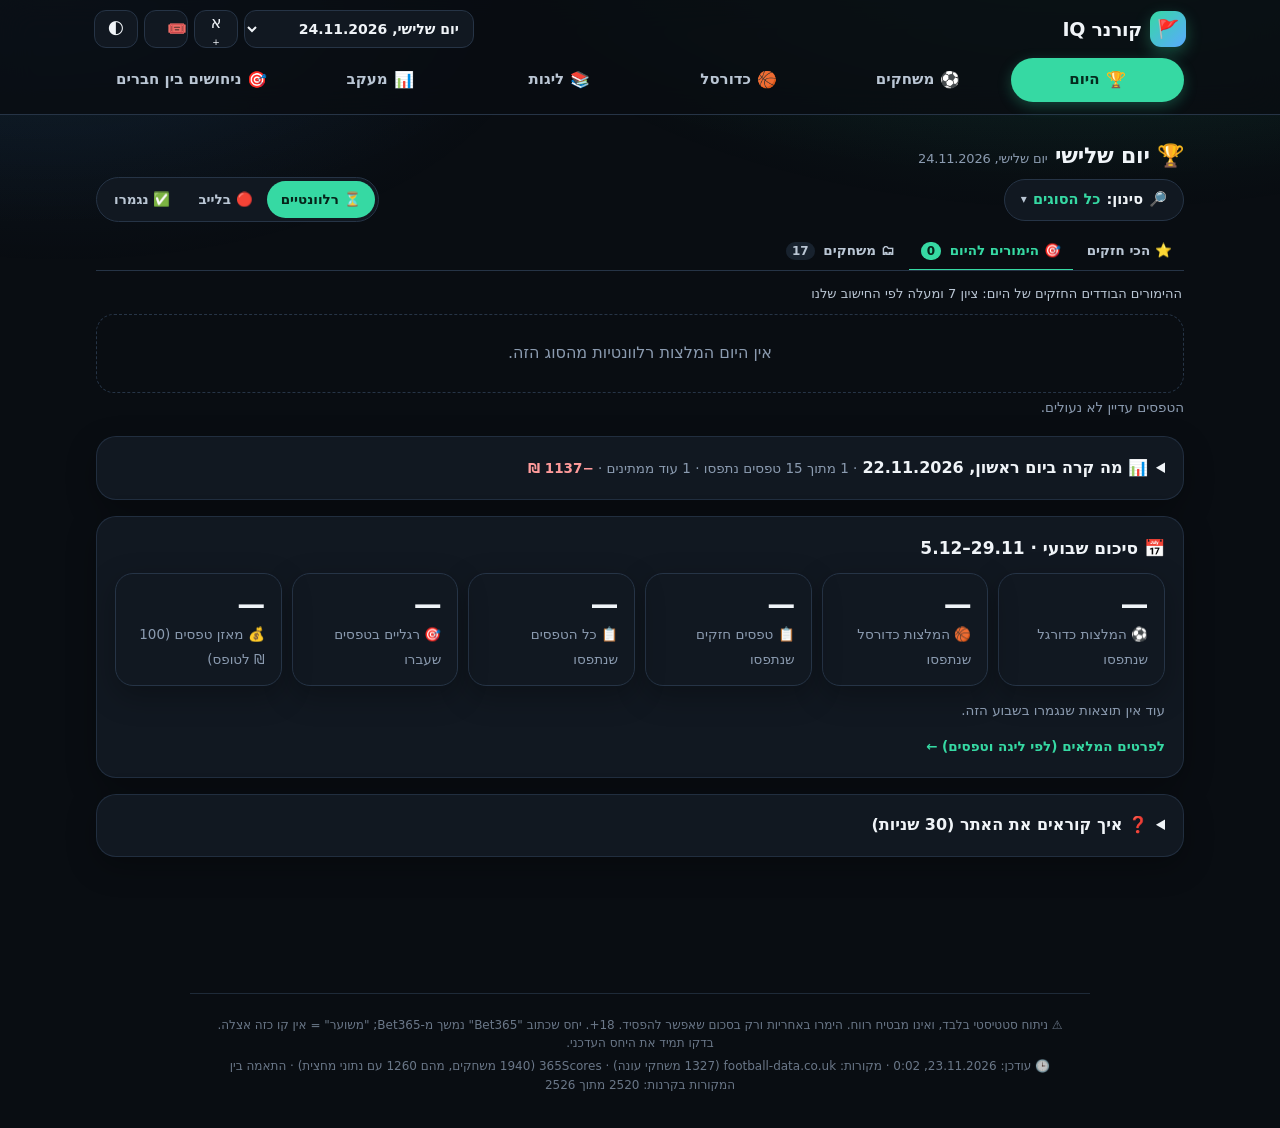
==== index.html @ 7c7c902a "עדכון אוטומטי 2026-11-22T22:03" ====
<!DOCTYPE html>
<html lang="he" dir="rtl">
<head>
<meta charset="utf-8">
<meta name="viewport" content="width=device-width, initial-scale=1, viewport-fit=cover">
<meta name="theme-color" content="#101112">
<title>קורנר IQ — ניתוח יומי</title>
<meta name="description" content="ההמלצות הכי טובות של היום: קרנות, בעיטות, בעיטות למסגרת, שערים ומנצחת, לפי סטטיסטיקה.">
<link rel="icon" href="data:image/svg+xml,<svg xmlns='http://www.w3.org/2000/svg' viewBox='0 0 100 100'><text y='.9em' font-size='90'>🚩</text></svg>">
<link rel="manifest" href="manifest.webmanifest">
<link rel="apple-touch-icon" href="assets/icon.svg">
<meta name="apple-mobile-web-app-capable" content="yes">
<meta name="mobile-web-app-capable" content="yes">
<meta property="og:type" content="website">
<meta property="og:title" content="קורנר IQ — ניתוח יומי">
<meta property="og:description" content="ההימור הכי חזק של היום, טפסים, והמלצה לכל משחק כדורגל וכדורסל. עם מעקב הצלחה אמיתי.">
<script>(function(){var P=window.__pre={};function g(u){P[u]=fetch(u,{cache:'no-cache'}).then(function(r){if(!r.ok)throw new Error(u);return r.json()});P[u].catch(function(){})}var d=new Date().toLocaleDateString('en-CA',{timeZone:'Asia/Jerusalem'});['data/days/index.json','data/bball/index.json','data/slips.json','data/days/'+d+'.json','data/fbodds/'+d+'.json','data/bball/'+d+'.json'].forEach(g)})();</script>
<link rel="preload" as="script" href="assets/app.js?v=20261123b">
<link rel="stylesheet" href="assets/style.css?v=20261123b">
<link rel="stylesheet" href="assets/theme2.css?v=20261123b">
<link rel="stylesheet" href="assets/theme3.css?v=20261123b">
<script defer src="assets/app.js?v=20261123b"></script>
<script defer src="assets/live.js?v=20261123b"></script>
</head>
<body>
<header class="top">
  <div class="topin">
    <div class="brand">
      <span class="logo">🚩</span>
      <div>
        <h1>קורנר IQ</h1>
      </div>
    </div>
    <div class="daybox">
      <select id="daySel" aria-label="בחירת יום"></select>
      <button id="fsBtn" class="iconBtn" type="button" aria-label="שינוי גודל הטקסט" title="גודל טקסט">א<sup>+</sup></button>
      <a class="iconBtn" href="assets/coupon.html" title="בניית קופון ב-fivebet" aria-label="בניית קופון ב-fivebet" style="text-decoration:none;display:inline-flex;align-items:center">🎟️</a>
      <button id="thBtn" class="iconBtn" type="button" aria-label="מעבר בין מצב כהה לבהיר" title="מצב כהה / בהיר">🌓</button>
      <span id="updated" class="muted"></span>
    </div>
  </div>
  <nav class="tabs" id="tabs" role="tablist">
    <button class="tab active" data-tab="today"><span class="ti">🏆</span><span class="tl">היום</span></button>
    <button class="tab" data-tab="games"><span class="ti">⚽</span><span class="tl">משחקים</span></button>
    <button class="tab" data-tab="bball"><span class="ti">🏀</span><span class="tl">כדורסל</span></button>
    <button class="tab" data-tab="leagues"><span class="ti">📚</span><span class="tl">ליגות</span></button>
    <button class="tab" data-tab="track"><span class="ti">📊</span><span class="tl">מעקב</span></button>
    <button class="tab" data-tab="more"><span class="ti">🎯</span><span class="tl">ניחושים<span class="tlx"> בין חברים</span></span></button>
  </nav>
</header>

<div id="banners"></div>

<main>
  <section id="view-today" class="view"></section>
  <section id="view-games" class="view" hidden></section>
  <section id="view-tables" class="view" hidden></section>
  <section id="view-teams" class="view" hidden></section>
  <section id="view-bball" class="view" hidden></section>
  <section id="view-guess" class="view" hidden></section>
  <section id="view-track" class="view" hidden></section>
  <section id="view-about" class="view" hidden></section>
  <section id="view-match" class="view" hidden></section>
</main>

<footer class="foot">
  <p>⚠️ ניתוח סטטיסטי בלבד, ואינו מבטיח רווח. הימרו באחריות ורק בסכום שאפשר להפסיד. 18+. יחס שכתוב "Bet365" נמשך מ-Bet365; "משוער" = אין קו כזה אצלה. בדקו תמיד את היחס העדכני.</p>
  <p class="muted" id="srcLine"></p>
</footer>
<div id="tip" class="tip" hidden></div>
<button id="toTop" class="toTop" type="button" aria-label="חזרה לראש העמוד" hidden>↑</button>
</body>
</html>
---- assets/style.css ----
:root {
  color-scheme: dark;
  --bg: #101112;
  --surface-1: #181a1b;
  --surface-2: #212426;
  --surface-3: #2a2e30;
  --line: #2f3336;
  --text: #f1f0ec;
  --text-2: #c4c3ba;
  --muted: #8d8c84;
  --home: #4a90e2;
  --away: #e0703a;
  --accent: #4a90e2;
  --good: #1f9d55;
  --warn: #d49a1a;
  --bad: #d64545;
  --radius: 14px;
}
* { box-sizing: border-box; }
html { scroll-behavior: smooth; }
body { margin: 0; background: var(--bg); color: var(--text); font-family: "Segoe UI", "Rubik", "Assistant", Arial, sans-serif; font-size: 15px; line-height: 1.55; }
button, select, input { font: inherit; color: inherit; }
a { color: var(--accent); }
.muted { color: var(--muted); font-size: 13px; }
.pos { color: #7ee2a8; } .neg { color: #ff9b9b; }
h2 { font-size: 19px; margin: 6px 0 4px; }
h3 { font-size: 15px; margin: 0; }
bdi { unicode-bidi: isolate; }

/* ---- כותרת עליונה וניווט ---- */
.top { position: sticky; top: 0; z-index: 10; background: var(--surface-1); border-bottom: 1px solid var(--line); }
.topin { max-width: 1100px; margin: 0 auto; display: flex; justify-content: space-between; align-items: center; gap: 12px; flex-wrap: wrap; padding: 12px 18px 6px; }
.brand { display: flex; align-items: center; gap: 10px; }
.logo { font-size: 30px; }
h1 { margin: 0; font-size: 21px; line-height: 1.1; }
.sub { margin: 0; color: var(--text-2); font-size: 12.5px; }
.daybox { display: flex; align-items: center; gap: 8px; flex-wrap: wrap; }
select { background: var(--surface-2); border: 1px solid var(--line); border-radius: 9px; padding: 6px 10px; }
.tabs { max-width: 1100px; margin: 0 auto; display: flex; gap: 2px; padding: 0 12px; overflow-x: auto; scrollbar-width: none; }
.tab { background: none; border: none; padding: 10px 14px; cursor: pointer; color: var(--text-2); white-space: nowrap; border-bottom: 3px solid transparent; font-size: 14.5px; }
.tab:hover { color: var(--text); }
.tab.active { color: var(--text); border-color: var(--accent); font-weight: 600; }

#banners { max-width: 1100px; margin: 0 auto; padding: 0 18px; }
.banner { margin-top: 12px; padding: 9px 14px; border-radius: 10px; background: var(--surface-2); border: 1px solid var(--line); color: var(--text-2); font-size: 13.5px; }
main { max-width: 1100px; margin: 0 auto; padding: 16px 18px 40px; }
.empty { padding: 36px 20px; text-align: center; color: var(--muted); background: var(--surface-1); border-radius: var(--radius); }
.lead { color: var(--text-2); margin: 2px 0 14px; }
.btn { background: var(--surface-2); border: 1px solid var(--line); border-radius: 10px; padding: 7px 14px; cursor: pointer; }
.btn:hover { border-color: var(--accent); }
.btn.primary { background: var(--accent); border-color: var(--accent); color: #fff; font-weight: 600; }

/* ---- סינון ---- */
.filters { display: flex; flex-wrap: wrap; gap: 10px 14px; align-items: center; background: var(--surface-1); border: 1px solid var(--line); border-radius: var(--radius); padding: 10px 14px; margin-bottom: 14px; }
.filters label { display: flex; align-items: center; gap: 6px; font-size: 13.5px; color: var(--text-2); }
.filters input[type=checkbox] { accent-color: var(--accent); }
.help { background: var(--surface-1); border: 1px solid var(--line); border-radius: var(--radius); padding: 10px 14px; margin-bottom: 14px; color: var(--text-2); font-size: 13.5px; }
.help summary { cursor: pointer; color: var(--text); font-weight: 600; }
.legend { display: flex; flex-wrap: wrap; gap: 8px 16px; margin-top: 8px; }

/* ---- ציונים ---- */
.score { min-width: 34px; height: 30px; padding: 0 8px; border-radius: 9px; display: inline-grid; place-items: center; font-weight: 800; font-size: 14px; color: #fff; flex: none; }
.score.s-hi { background: var(--good); } .score.s-mid { background: var(--warn); } .score.s-lo { background: var(--bad); }
.pill { font-size: 11.5px; font-weight: 700; border-radius: 999px; padding: 1px 9px; border: 1px solid var(--line); white-space: nowrap; }
.pill.s-hi { color: #7ee2a8; border-color: #1f6b3d; } .pill.s-mid { color: #f0c66a; border-color: #8a6a1c; } .pill.s-lo { color: #ff9b9b; border-color: #8a2d2d; }
.ring { width: 58px; height: 58px; border-radius: 50%; display: grid; place-items: center; text-align: center; border: 3px solid var(--line); flex: none; line-height: 1.05; }
.ring b { font-size: 18px; } .ring small { font-size: 9.5px; color: var(--muted); display: block; }
.ring.s-hi { border-color: var(--good); } .ring.s-mid { border-color: var(--warn); } .ring.s-lo { border-color: var(--bad); }
.tag { font-size: 12px; padding: 1px 9px; border-radius: 999px; background: var(--surface-2); border: 1px solid var(--line); color: var(--text-2); white-space: nowrap; display: inline-block; }
.tag.up::before { content: "▲ "; color: #7ee2a8; } .tag.down::before { content: "▼ "; color: #ff9b9b; } .tag.info::before { content: "● "; color: var(--muted); }
.res { font-size: 12px; font-weight: 700; border-radius: 6px; padding: 1px 8px; }
.res.win, .res.halfwin { background: #123d25; color: #7ee2a8; } .res.lose, .res.halflose { background: #4a1717; color: #ff9b9b; } .res.push { background: var(--surface-2); color: var(--text-2); }
.oddsTag { background: var(--surface-2); border: 1px solid var(--line); border-radius: 8px; padding: 1px 8px; font-weight: 700; white-space: nowrap; font-size: 13px; }
.oddsTag.est { font-weight: 500; color: var(--muted); }

/* ---- כרטיס משחק (מסך ראשי) ---- */
.cards { display: grid; gap: 14px; }
.mcard { background: var(--surface-1); border: 1px solid var(--line); border-radius: var(--radius); padding: 16px; display: grid; gap: 12px; }
.mhead { display: flex; align-items: center; gap: 12px; }
.rank { width: 30px; height: 30px; border-radius: 50%; background: var(--surface-2); display: grid; place-items: center; font-weight: 800; font-size: 13px; flex: none; }
.mtitle { flex: 1; min-width: 0; }
.teamsRow { font-size: 18px; font-weight: 700; display: flex; align-items: center; gap: 8px; flex-wrap: wrap; }
.meta { color: var(--muted); font-size: 13px; display: flex; gap: 6px 12px; flex-wrap: wrap; align-items: center; margin-top: 2px; }
.tlogo { width: 24px; height: 24px; border-radius: 50%; object-fit: contain; background: var(--surface-2); display: inline-grid; place-items: center; font-size: 10px; font-weight: 800; flex: none; }
.mline { margin: 0; color: var(--text-2); font-size: 14px; }
.recs { display: grid; gap: 8px; }
.rec { display: grid; grid-template-columns: auto 1fr auto; gap: 12px; align-items: center; background: var(--surface-2); border-radius: 11px; padding: 10px 12px; }
.rtitle { font-weight: 700; font-size: 15px; }
.rwhy { color: var(--muted); font-size: 12.5px; margin-top: 1px; }
.rside { text-align: left; display: grid; gap: 3px; justify-items: end; }
.mfoot { display: flex; justify-content: space-between; align-items: center; gap: 10px; flex-wrap: wrap; }
.more { text-align: center; margin-top: 14px; }

/* ---- רשימת כל המשחקים ---- */
.search { width: 100%; max-width: 340px; background: var(--surface-2); border: 1px solid var(--line); border-radius: 10px; padding: 8px 12px; }
.lgGroup { margin: 18px 0 6px; }
.lgGroup h3 { color: var(--text-2); font-size: 14px; margin-bottom: 6px; }
.grow { display: grid; grid-template-columns: 52px 1fr auto auto; gap: 12px; align-items: center; background: var(--surface-1); border: 1px solid var(--line); border-radius: 12px; padding: 10px 14px; margin-bottom: 6px; cursor: pointer; }
.grow:hover { border-color: var(--accent); }
.grow .time { color: var(--muted); font-size: 13px; }
.grow .gt { display: flex; align-items: center; gap: 6px; flex-wrap: wrap; font-weight: 600; }
.grow .best { color: var(--text-2); font-size: 13px; text-align: left; }

/* ---- מסך משחק ---- */
.mbar { display: flex; align-items: center; gap: 12px; margin-bottom: 10px; }
.mhero { background: var(--surface-1); border: 1px solid var(--line); border-radius: var(--radius); padding: 18px; display: grid; gap: 10px; margin-bottom: 12px; }
.mhero .teamsRow { font-size: 22px; }
.mtabs { display: flex; gap: 6px; overflow-x: auto; margin-bottom: 14px; scrollbar-width: none; position: sticky; top: var(--hh, 110px); z-index: 5; background: var(--bg); padding: 6px 0; }
.mtab { background: var(--surface-1); border: 1px solid var(--line); border-radius: 999px; padding: 6px 15px; cursor: pointer; white-space: nowrap; color: var(--text-2); font-size: 14px; }
.mtab.active { background: var(--accent); border-color: var(--accent); color: #fff; font-weight: 600; }
.card { background: var(--surface-1); border: 1px solid var(--line); border-radius: var(--radius); padding: 16px; margin-bottom: 14px; }
.card h4 { margin: 0 0 10px; font-size: 15.5px; }
.card .sub2 { color: var(--muted); font-size: 13px; margin: -6px 0 10px; }
.grid2 { display: grid; grid-template-columns: 1fr 1fr; gap: 14px; align-items: start; }
.grid2 > .card { margin-bottom: 0; }
.notes { margin: 0; padding-inline-start: 20px; display: grid; gap: 6px; color: var(--text-2); }
.chips { display: flex; gap: 6px; flex-wrap: wrap; }
.chip { background: var(--surface-2); border: 1px solid var(--line); border-radius: 999px; padding: 4px 13px; cursor: pointer; font-size: 13.5px; }
.chip.on { background: #17355c; border-color: var(--accent); }
.kpis { display: flex; flex-wrap: wrap; gap: 8px; margin-bottom: 14px; }
.kpi { background: var(--surface-1); border: 1px solid var(--line); border-radius: 12px; padding: 8px 14px; min-width: 120px; }
.kpi b { font-size: 19px; display: block; line-height: 1.2; }
.kpi span { color: var(--muted); font-size: 12.5px; }

/* טבלאות */
.tblWrap { overflow-x: auto; }
table { width: 100%; border-collapse: collapse; font-size: 13.5px; }
th, td { padding: 7px 9px; text-align: right; border-bottom: 1px solid var(--line); vertical-align: middle; }
th { color: var(--muted); font-weight: 600; white-space: nowrap; font-size: 12.5px; }
td.num, th.num { text-align: center; font-variant-numeric: tabular-nums; }
tr.isPick td { background: rgba(74,144,226,.09); }
tr.avgRow td { background: var(--surface-2); color: var(--text-2); font-size: 12.5px; }
th.sortable { cursor: pointer; user-select: none; }
th.sortable:hover, th.sortable.on { color: var(--text); }
th.sortable.on::after { content: " ↕"; }
.stTable td:first-child, .stTable th:first-child { position: sticky; right: 0; background: var(--surface-1); }
td small { color: var(--muted); font-size: 11px; display: block; }
.heat { border-radius: 7px; padding: 3px 6px; font-weight: 700; display: inline-block; min-width: 46px; }
.heat.h3 { background: #1c5e38; color: #d9ffe9; } .heat.h2 { background: #234d38; color: #bff0d3; } .heat.h1 { background: var(--surface-2); color: var(--text-2); }
.heat.l2 { background: #5a2a2a; color: #ffd4d4; } .heat.l3 { background: #7a2525; color: #ffe1e1; }
.dot { display: inline-block; width: 10px; height: 10px; border-radius: 50%; margin-inline-end: 6px; }
.dot.h { background: var(--home); } .dot.a { background: var(--away); }

/* פסי השוואה */
.vs { display: grid; grid-template-columns: 52px 1fr 52px; align-items: center; gap: 8px; }
.vsbar { display: flex; height: 9px; border-radius: 5px; overflow: hidden; background: var(--surface-3); direction: rtl; }
.vsbar i { display: block; height: 100%; } .vsbar .h { background: var(--home); } .vsbar .a { background: var(--away); }
.vsrow { display: grid; gap: 3px; margin-bottom: 10px; }
.vshead { display: flex; justify-content: space-between; font-size: 13px; color: var(--text-2); }
.vsnum { font-weight: 800; font-size: 15px; text-align: center; }

.mwBar { display: flex; gap: 3px; height: 28px; margin: 4px 0 12px; font-size: 12.5px; font-weight: 600; }
.mwBar .seg { display: grid; place-items: center; border-radius: 6px; min-width: 56px; white-space: nowrap; overflow: hidden; color: #fff; }
.mwBar .h { background: var(--home); } .mwBar .d { background: #5d5c56; } .mwBar .a { background: var(--away); }

.formRow { display: flex; gap: 4px; }
.fc { width: 22px; height: 22px; border-radius: 6px; display: grid; place-items: center; font-size: 11px; font-weight: 800; color: #fff; }
.fc.W { background: var(--good); } .fc.D { background: #6b6b62; } .fc.L { background: var(--bad); }
.teamHead { display: flex; justify-content: space-between; align-items: center; gap: 8px; margin-bottom: 8px; flex-wrap: wrap; }
.teamHead h4 { margin: 0; display: flex; align-items: center; gap: 6px; }

/* חדשות */
.newsCard { border-color: #5a4a1e; }
.imp { font-size: 11px; border-radius: 6px; padding: 1px 6px; background: var(--surface-1); border: 1px solid var(--line); white-space: nowrap; }
.imp-high { border-color: #8a2d2d; color: #ff9b9b; } .imp-medium { border-color: #8a6a1c; color: #f0c66a; }
.sumLine { margin: 0 0 8px; font-weight: 600; }
.lineups { display: grid; grid-template-columns: 1fr 1fr; gap: 10px; margin-top: 10px; }
.lineup { background: var(--surface-2); border-radius: 10px; padding: 9px 12px; font-size: 13px; color: var(--text-2); }
.lineup b { color: var(--text); display: block; margin-bottom: 4px; }
a.src { font-size: 12px; }

/* מחשבון יחס */
.myOdds { display: flex; flex-wrap: wrap; align-items: center; gap: 8px; font-size: 13px; }
.myOdds input { width: 76px; background: var(--surface-2); border: 1px solid var(--line); border-radius: 7px; padding: 3px 6px; text-align: center; }
.myOdds .myRes { display: inline-flex; align-items: center; gap: 6px; }
.myOdds.inline { justify-content: center; flex-wrap: nowrap; }

/* היסטוגרמה */
.hist { display: flex; align-items: flex-end; gap: 2px; height: 130px; border-bottom: 1px solid var(--line); direction: ltr; }
.hist .b { flex: 1; background: var(--accent); border-radius: 4px 4px 0 0; min-height: 1px; }
.hist .b.exp { background: #86b6ef; }
.histAx { display: flex; gap: 2px; direction: ltr; font-size: 11px; color: var(--muted); }
.histAx span { flex: 1; text-align: center; }

/* מעקב והסבר */
.trackBars { display: grid; gap: 8px; }
.tb { display: grid; grid-template-columns: 48px 1fr 170px; gap: 10px; align-items: center; font-size: 13px; }
.tb .track { height: 16px; background: var(--surface-2); border-radius: 5px; overflow: hidden; position: relative; }
.tb .fill { height: 100%; background: var(--accent); } .tb .half { position: absolute; top: 0; bottom: 0; right: 50%; border-right: 1px dashed var(--muted); }
.about { display: grid; gap: 12px; max-width: 840px; }
.about details { background: var(--surface-1); border: 1px solid var(--line); border-radius: var(--radius); padding: 12px 16px; }
.about summary { cursor: pointer; font-weight: 700; font-size: 15.5px; }
.about p, .about li { color: var(--text-2); }
.scale { display: grid; grid-template-columns: repeat(10, 1fr); gap: 4px; direction: ltr; margin: 10px 0; }
.scale div { text-align: center; padding: 6px 0; border-radius: 6px; font-weight: 700; color: #fff; }

.tip { position: fixed; pointer-events: none; background: #000; color: #fff; padding: 6px 10px; border-radius: 8px; font-size: 12px; z-index: 50; border: 1px solid var(--line); }
.foot { padding: 20px; border-top: 1px solid var(--line); color: var(--text-2); font-size: 13px; text-align: center; }
.foot p { margin: 4px 0; }

@media (max-width: 760px) {
  main { padding: 12px 12px 30px; }
  .grid2, .lineups { grid-template-columns: 1fr; }
  .rec { grid-template-columns: auto 1fr; } .rside { grid-column: 1 / -1; justify-items: start; text-align: right; display: flex; gap: 10px; align-items: center; flex-wrap: wrap; }
  .grow { grid-template-columns: 44px 1fr auto; } .grow .best { grid-column: 2 / -1; text-align: right; }
  .teamsRow { font-size: 16px; } .mhero .teamsRow { font-size: 19px; }
  .tb { grid-template-columns: 44px 1fr; } .tb > span:last-child { grid-column: 1 / -1; }
}

/* מניעת גלישה אופקית של הדף */
.grid2 > *, .card, .mcard, .mhero { min-width: 0; }
.card { overflow-wrap: anywhere; }
body { overflow-x: hidden; }

/* סידור אישי של משחקים */
.orderBar { display: flex; flex-wrap: wrap; gap: 8px 12px; align-items: center; margin-bottom: 10px; }
.mctl { display: flex; flex-direction: column; align-items: center; gap: 2px; flex: none; }
.mv { background: var(--surface-2); border: 1px solid var(--line); border-radius: 7px; width: 28px; height: 24px; cursor: pointer; font-size: 11px; line-height: 1; padding: 0; color: var(--text-2); }
.mv:hover { border-color: var(--accent); color: var(--text); }
.grip { cursor: grab; font-size: 18px; color: var(--muted); line-height: 1; user-select: none; padding: 0 4px; }
.grip:active { cursor: grabbing; }
.mcard.dragging { opacity: .45; }
.mcard.dragover { outline: 2px dashed var(--accent); outline-offset: 2px; }

/* ---- גרסה פשוטה: כרטיס המלצה ---- */
.pcard { background: var(--surface-1); border: 1px solid var(--line); border-radius: var(--radius); padding: 16px; display: grid; gap: 10px; cursor: pointer; }
.pcard:hover { border-color: var(--accent); }
.ptop { display: flex; align-items: center; gap: 12px; }
.pmain { flex: 1; min-width: 0; }
.plabel { font-size: 18px; font-weight: 800; line-height: 1.3; }
.pmeta { color: var(--muted); font-size: 13px; margin-top: 2px; }
.pside { display: grid; gap: 4px; justify-items: end; flex: none; }
.pwhy { color: var(--text-2); font-size: 13.5px; background: var(--surface-2); border-radius: 10px; padding: 8px 12px; }
.pfoot { display: flex; flex-wrap: wrap; gap: 8px 12px; align-items: center; }
.pfoot .go { margin-inline-start: auto; color: var(--accent); font-weight: 600; font-size: 14px; }
details.more > summary { cursor: pointer; color: var(--text-2); margin-top: 8px; }
details.card.more { padding: 12px 16px; }
details.card.more > summary { margin: 0; color: var(--text); }

/* ---- ניחושים ---- */
.gcard { display: grid; gap: 10px; }
.gq { display: grid; grid-template-columns: 90px 1fr; gap: 8px; align-items: center; }
.gl { color: var(--text-2); font-size: 14px; }
.opts { display: flex; flex-wrap: wrap; gap: 6px; }
.opt { background: var(--surface-2); border: 1px solid var(--line); border-radius: 10px; padding: 7px 14px; cursor: pointer; font-size: 14px; }
.opt:hover:not(:disabled) { border-color: var(--accent); }
.opt.on { background: #17355c; border-color: var(--accent); font-weight: 700; }
.opt.ok { background: #123d25; border-color: var(--good); }
.opt.bad { background: #4a1717; border-color: var(--bad); }
.opt:disabled { cursor: default; opacity: .9; }
.gtext { width: 100%; min-height: 120px; margin-top: 10px; background: var(--surface-2); border: 1px solid var(--line); border-radius: 10px; padding: 10px; color: var(--text); font: inherit; font-size: 13px; direction: rtl; }
@media (max-width: 760px) { .gq { grid-template-columns: 1fr; } .plabel { font-size: 16px; } }

/* ---- ליטוש: כרטיסים, כותרות, טבלאות ---- */
.pcard { border-inline-start: 4px solid var(--line); transition: transform .12s, border-color .12s, box-shadow .12s; }
.pcard.s-hi { border-inline-start-color: var(--good); } .pcard.s-mid { border-inline-start-color: var(--warn); } .pcard.s-lo { border-inline-start-color: var(--bad); }
.pcard:hover { transform: translateY(-1px); box-shadow: 0 6px 18px rgba(0,0,0,.28); }
.whyList { margin: 0; padding-inline-start: 18px; color: var(--text-2); font-size: 13px; display: grid; gap: 3px; }
.secTitle { margin: 26px 0 10px; font-size: 17px; }
.kgrid { display: grid; grid-template-columns: repeat(auto-fill, minmax(260px, 1fr)); gap: 10px; }
.kcard { background: var(--surface-1); border: 1px solid var(--line); border-radius: 12px; padding: 12px; display: grid; gap: 6px; cursor: pointer; }
.kcard:hover { border-color: var(--accent); }
.kt { font-weight: 700; display: flex; align-items: center; gap: 6px; flex-wrap: wrap; }
.mwBar.mini { height: 22px; font-size: 11px; margin: 0; } .mwBar.mini .seg { min-width: 34px; }
tr.tTop td:first-child { box-shadow: inset -3px 0 0 var(--good); }
tr.tBot td:first-child { box-shadow: inset -3px 0 0 var(--bad); }
.top { background: linear-gradient(180deg, #1d2022, var(--surface-1)); }
h2 { letter-spacing: -.2px; }
.kpi { box-shadow: inset 0 -2px 0 var(--surface-3); }
.card, .mcard, .kcard { box-shadow: 0 1px 0 rgba(255,255,255,.02); }
.tab { transition: color .12s; }
#srcLine { font-size: 12px; }
@media (max-width: 760px) { .kgrid { grid-template-columns: 1fr; } }

/* ---- סיפור המשחק ויחסים ---- */
.storyCard p { margin: 0 0 8px; color: var(--text); line-height: 1.7; }
.storyCard p:first-of-type { font-size: 16px; font-weight: 600; }
.storyCard p:last-child { margin-bottom: 0; color: var(--text-2); }
.oddsRow { display: grid; grid-template-columns: repeat(3, 1fr); gap: 8px; }
.oddsBox { background: var(--surface-2); border-radius: 10px; padding: 8px 10px; text-align: center; border-top: 3px solid var(--line); }
.oddsBox.h { border-top-color: var(--home); } .oddsBox.a { border-top-color: var(--away); }
.oddsBox span { display: block; color: var(--text-2); font-size: 12.5px; }
.oddsBox b { font-size: 20px; }
.oddsRow.mini .oddsBox { padding: 4px 6px; } .oddsRow.mini .oddsBox b { font-size: 15px; } .oddsRow.mini .oddsBox span { font-size: 11px; }

/* ---- שקלול ומחשבה ---- */
.checks { display: flex; flex-wrap: wrap; gap: 5px; margin-top: 6px; }
.chk { font-size: 12px; border-radius: 999px; padding: 2px 10px; border: 1px solid var(--line); background: var(--surface-2); color: var(--text-2); }
.chk.ok { border-color: #1f6b3d; color: #8fe6b3; } .chk.bad { border-color: #8a6a1c; color: #f0c66a; }
.opinionCard { border: 1px solid #2b4a73; background: linear-gradient(180deg, #16202e, var(--surface-1)); }
.opinionCard p { margin: 0 0 8px; line-height: 1.7; } .opinionCard p:last-child { margin: 0; color: var(--text-2); }

/* ---- דעת המנתח וקריאה לפי סוג יריבה ---- */
.expertCard { border-inline-start: 4px solid var(--accent); background: linear-gradient(180deg, var(--surface-2), var(--surface-1)); }
.expertCard p { margin: 0 0 8px; line-height: 1.7; color: var(--text); }
.pexp { font-size: 13px; color: var(--text); background: var(--surface-2); border-radius: 8px; padding: 6px 10px; margin-top: 6px; }
.scoutCard li { line-height: 1.6; }

/* ---- תוצאות סיום, בחירת יום, הכל פתוח ---- */
.resStrip { font-size: 13px; border-radius: 8px; padding: 5px 10px; margin: 6px 0; display: inline-block; }
.resStrip.win { background: #123d25; color: #7ee2a8; } .resStrip.lose { background: #4a1717; color: #ff9b9b; } .resStrip.push { background: var(--surface-2); color: var(--text-2); }
.pcard.fin-win, .rec.fin-win { border-inline-start-color: var(--good); background: linear-gradient(90deg, rgba(40,160,90,.10), transparent 40%); }
.pcard.fin-lose, .rec.fin-lose { border-inline-start-color: var(--bad); background: linear-gradient(90deg, rgba(220,70,70,.10), transparent 40%); }
.dayStrip { margin: 4px 0 12px; display: grid; gap: 6px; }
.finalLine { margin-top: 6px; font-size: 15px; }
tr.clk { cursor: pointer; } tr.clk:hover td { background: var(--surface-2); }

.oddsTag.est { opacity: .8; border-style: dashed; }

/* ---- ידע על קבוצות ---- */
.tmGrid { display: grid; grid-template-columns: repeat(auto-fill, minmax(210px, 1fr)); gap: 10px; margin-top: 10px; }
.tmCard { background: var(--surface-1); border: 1px solid var(--line); border-radius: 12px; padding: 10px 12px; display: grid; gap: 6px; cursor: pointer; }
.tmCard:hover { border-color: var(--accent); }
.tmTop { display: flex; align-items: center; gap: 8px; }
.archChip { display: inline-block; font-size: 12.5px; font-weight: 600; border-radius: 999px; padding: 2px 10px; background: var(--surface-2); width: fit-content; }
.archChip.a-dominant { color: #8ab4ff; } .archChip.a-strong { color: #7ee2a8; } .archChip.a-compact { color: #d9c27a; } .archChip.a-counter { color: #ffb86b; } .archChip.a-open { color: #ff9b9b; } .archChip.a-weak { color: var(--muted); }
.relGrid { display: grid; grid-template-columns: repeat(auto-fit, minmax(230px, 1fr)); gap: 8px 16px; }
.relGrid > div { display: grid; grid-template-columns: 1fr 90px 52px; gap: 8px; align-items: center; font-size: 13.5px; }
.relBar { background: var(--surface-3); border-radius: 6px; height: 8px; overflow: hidden; display: block; }
.relBar i { display: block; height: 100%; background: var(--accent); }
.filters input[type=search] { background: var(--surface-2); border: 1px solid var(--line); color: var(--text); border-radius: 8px; padding: 6px 10px; }

.subnav { margin: 4px 0 12px; }

.lgGrid { display: grid; grid-template-columns: repeat(auto-fit, minmax(110px, 1fr)); gap: 8px; margin-bottom: 8px; }
.lgCell { background: var(--surface-2); border-radius: 10px; padding: 8px; text-align: center; }
.lgCell b { display: block; font-size: 18px; } .lgCell span { font-size: 12px; color: var(--text-2); }

.plWhy { font-size: 12px; color: var(--text-2); margin-top: 2px; line-height: 1.4; }
.plTable td, .plTable th { white-space: nowrap; } .plTable td:first-child { white-space: normal; min-width: 170px; }

/* ---- הטופס היומי + פישוט ---- */
.slipCard { border: 1px solid var(--accent); background: linear-gradient(180deg, var(--surface-2), var(--surface-1)); margin-bottom: 14px; }
.slipCard h3 { margin: 0 0 8px; font-size: 18px; } .slipCard h3 .muted { font-size: 13px; font-weight: 400; margin-inline-start: 6px; }
.slipLeg { display: flex; align-items: center; gap: 10px; padding: 9px 4px; border-top: 1px solid var(--line); cursor: pointer; }
.slipLeg:hover { background: var(--surface-2); } .slipMain { flex: 1; min-width: 0; }
.slipLeg.fin-win { background: rgba(40,160,90,.10); } .slipLeg.fin-lose { background: rgba(220,70,70,.10); }
.slipTotal { display: flex; justify-content: space-between; align-items: center; border-top: 2px solid var(--line); padding-top: 10px; margin-top: 4px; font-size: 15px; }
.slipTotal b { font-size: 26px; color: var(--accent); }
.slipCard.fin-win { border-color: var(--good); } .slipCard.fin-lose { border-color: var(--bad); }
.bigMore > summary { cursor: pointer; padding: 10px 0; }
.pside { display: flex; flex-direction: column; align-items: flex-end; gap: 6px; }

.coachBox { display: flex; flex-wrap: wrap; gap: 10px; align-items: baseline; background: var(--surface-2); border-radius: 10px; padding: 8px 12px; margin-bottom: 10px; }
.coachLbl { color: var(--text-2); font-size: 13px; }
.slipCard.slip2 { border-color: var(--line); background: var(--surface-1); }
.slipCard.slip2 .slipTotal b { color: var(--text); }

/* ================= עיצוב משופר: נוח לטלפון ולמחשב ================= */
body { background: radial-gradient(1200px 500px at 50% -120px, #1a2433 0%, var(--bg) 60%) no-repeat, var(--bg); -webkit-text-size-adjust: 100%; -webkit-tap-highlight-color: transparent; }
:focus-visible { outline: 2px solid var(--accent); outline-offset: 2px; border-radius: 6px; }
.card, .mcard, .mhero, .kpi, .grow { box-shadow: 0 1px 0 rgba(255,255,255,.03) inset, 0 6px 18px rgba(0,0,0,.18); }
.card, .mcard, .mhero { border-radius: 16px; }
h2 { font-size: 21px; letter-spacing: -.2px; margin: 4px 0 8px; }
.top { background: rgba(24,26,27,.92); -webkit-backdrop-filter: blur(10px); backdrop-filter: blur(10px); }
.tab { display: inline-flex; align-items: center; gap: 6px; min-height: 44px; }
.tab .ti { font-size: 16px; line-height: 1; }
.tab.active { background: linear-gradient(180deg, transparent, rgba(74,144,226,.12)); }
.btn, .chip, select, .mtab { min-height: 38px; }
.chip { display: inline-flex; align-items: center; }
.btn { transition: border-color .15s, transform .05s; } .btn:active, .chip:active, .tab:active { transform: scale(.97); }
.rec, .slipLeg, .grow, .mcard { transition: border-color .15s, background .15s; }
.grow:hover, .mcard:hover { border-color: var(--accent); }
.oddsTag { background: #17355c; border-color: #2a5a9b; color: #dcebff; font-size: 14px; }
.oddsTag.est { background: var(--surface-2); border-color: var(--line); color: var(--muted); }

/* הטפסים היומיים: על מסך רחב שני טפסים זה לצד זה */
#slipBox { display: grid; grid-template-columns: repeat(auto-fit, minmax(330px, 1fr)); gap: 14px; align-items: start; margin-bottom: 4px; }
#slipBox > * { margin: 0 !important; min-width: 0; }
#slipBox > p { grid-column: 1 / -1; }
.slipCard { border-radius: 16px; }
.slipCard h3 { font-size: 17px; }
.slipLeg { padding: 11px 6px; border-radius: 8px; }
.slipLeg .oddsTag { font-size: 15px; padding: 3px 10px; }
.slipTotal b { font-size: 28px; }

/* מחשב: רוחב נוח ושורות מסודרות */
@media (min-width: 1000px) {
  main, .topin, .tabs, #banners { max-width: 1180px; }
  .cards { grid-template-columns: repeat(2, 1fr); }
  .tab { padding: 10px 18px; font-size: 15px; }
}

/* טלפון: סרגל ניווט תחתון, כותרת קומפקטית, אזורי לחיצה גדולים */
@media (max-width: 760px) {
  body { font-size: 15.5px; padding-bottom: calc(76px + env(safe-area-inset-bottom)); }
  .topin { flex-wrap: nowrap; padding: 8px 14px 8px; gap: 8px; }
  .logo { font-size: 24px; } h1 { font-size: 18px; }
  .daybox { flex-direction: column; align-items: flex-end; gap: 0; flex-wrap: nowrap; }
  .daybox select { font-size: 14px; padding: 4px 8px; min-height: 36px; max-width: 190px; }
  #updated { font-size: 10.5px; line-height: 1.2; }
  .tabs { position: fixed; bottom: 0; inset-inline: 0; max-width: none; margin: 0; padding: 4px 4px calc(4px + env(safe-area-inset-bottom)); gap: 0; background: rgba(24,26,27,.97); -webkit-backdrop-filter: blur(10px); backdrop-filter: blur(10px); border-top: 1px solid var(--line); z-index: 20; justify-content: space-around; overflow: visible; box-shadow: 0 -6px 18px rgba(0,0,0,.35); }
  .tab { flex: 1; flex-direction: column; justify-content: center; gap: 1px; padding: 6px 2px; min-height: 52px; font-size: 11px; border-bottom: none; border-radius: 12px; }
  .tab .ti { font-size: 21px; }
  .tab.active { background: rgba(74,144,226,.16); color: #fff; }
  .top { position: sticky; }
  .mtabs { top: var(--hh, 56px); }
  .card, .mcard, .mhero { padding: 14px; border-radius: 14px; }
  .kpis .kpi { flex: 1 1 calc(50% - 8px); min-width: 0; }
  .slipCard h3 { font-size: 16px; } .slipTotal b { font-size: 26px; }
  .slipLeg { gap: 8px; padding: 10px 2px; }
  .tblWrap { margin-inline: -4px; } table { font-size: 13px; } th, td { padding: 7px 6px; }
  .chips { flex-wrap: nowrap; overflow-x: auto; scrollbar-width: none; padding-bottom: 2px; }
  .chip { flex: none; }
  .foot { padding-bottom: 28px; }
  .tip { display: none; }
}
@media (prefers-reduced-motion: reduce) { html { scroll-behavior: auto; } * { transition: none !important; } }
/* backdrop-filter על הכותרת היה מקשר את הסרגל התחתון אליה: מבטלים בטלפון */
@media (max-width: 760px) {
  .top { -webkit-backdrop-filter: none; backdrop-filter: none; background: var(--surface-1); }
  .slipCard h3 { display: flex; flex-direction: column; gap: 2px; } .slipCard h3 .muted { margin: 0; font-size: 12px; }
}
@media (max-width: 760px) {
  .chips { flex-wrap: wrap; overflow: visible; }
  .dayStrip .chips { flex-wrap: nowrap; overflow-x: auto; }
}
@media (max-width: 760px) { .subnav { gap: 5px; } .subnav .chip { padding: 4px 9px; font-size: 13px; } .lead { font-size: 14px; } }
.expertCard p, .storyCard p { max-width: 80ch; line-height: 1.75; }
.actT { font-size: 11.5px; line-height: 1.3; margin-top: 2px; max-width: 220px; }
.chkFold { margin-top: 6px; } .chkFold summary { cursor: pointer; color: var(--accent); font-size: 12.5px; list-style: none; } .chkFold summary::-webkit-details-marker { display: none; }
.chkFold[open] summary { margin-bottom: 4px; }
@media (max-width: 760px) { .tlx { display: none; } }

.mrow { display: flex; justify-content: space-between; align-items: baseline; gap: 12px; padding: 9px 0; border-top: 1px solid var(--line); }
.mrow:first-of-type { border-top: none; }
.mq { color: var(--text-2); } .ma { font-weight: 700; font-size: 17px; text-align: left; } .ma small { font-weight: 400; font-size: 12.5px; display: block; }

/* הטפסים: כל קבוצה בעמודה/רשת משלה */
#slipBox { display: block !important; }
.slipGrid { display: grid; grid-template-columns: repeat(auto-fit, minmax(330px, 1fr)); gap: 14px; align-items: start; margin-bottom: 8px; }
.slipGrid > * { margin: 0 !important; min-width: 0; }
#slipBox .secTitle { margin: 18px 0 10px; font-size: 16px; } #slipBox .secTitle .muted { font-weight: 400; font-size: 12.5px; }

.siteOdds { width: 92px; margin-inline-start: 8px; background: var(--surface-2); border: 1px solid var(--line); border-radius: 8px; padding: 4px 6px; font-size: 12.5px; text-align: center; }
.siteTotal { margin-top: 4px; font-size: 13.5px; } .siteTotal b { color: var(--accent); font-size: 17px; }
@media (max-width: 760px) { .siteOdds { width: 78px; } .slipLeg { flex-wrap: wrap; } }

/* עיצוב: סיבה בכל רגל, הערת מקור יחסים, רשימת משחקים קומפקטית בטלפון */
.legWhy { margin-top: 4px; font-size: 12.5px; line-height: 1.45; color: var(--text-2); }
.srcNote { margin: -4px 0 10px; font-size: 12.5px; color: var(--muted); }
@media (max-width: 760px) {
  .grow { grid-template-columns: 44px 1fr auto; row-gap: 6px; }
  .grow .best { grid-column: 2 / -1; grid-row: 2; text-align: right; }
  .grow > span:last-child { grid-column: 3; grid-row: 1; }
  .legWhy { font-size: 12px; }
}

/* ===== סידור האתר: כפתורי ימים, טפסים לפי ענף, המלצות בשורות, סיכום שבועי ===== */
.dchip { display: flex; flex-direction: column; align-items: center; gap: 1px; line-height: 1.25; padding: 7px 14px; }
.dchip b { font-size: 14.5px; } .dchip small { font-size: 11px; color: var(--muted); font-weight: 500; text-align: center; }
.dchip.on small { color: var(--text-2); }
.dayStrip .chips { overflow-x: auto; flex-wrap: nowrap; padding-bottom: 4px; }
.legend { margin: 8px 0 0; font-size: 12.5px; color: var(--muted); line-height: 1.55; } .legend b { color: var(--text-2); }
.segBar { margin: 0 0 10px; } .segBar .chip { font-size: 14.5px; padding: 8px 18px; }
.secSub { margin: 16px 0 8px; font-size: 15px; } .note1 { margin: 4px 0 18px; font-size: 12.5px; }
.legWhyBox { margin-top: 8px; font-size: 13px; color: var(--text-2); } .legWhyBox summary { cursor: pointer; color: var(--accent); font-weight: 600; }
.legWhyBox ul { margin: 6px 0 0; padding-inline-start: 18px; line-height: 1.55; } .legWhyBox li { margin-bottom: 5px; }
.slipFoot { margin: 6px 0 0; font-size: 12.5px; }
.srows { display: grid; gap: 6px; } @media (min-width: 900px) { .srows { grid-template-columns: 1fr 1fr; } }
.srow { display: grid; grid-template-columns: 34px 1fr auto; gap: 10px; align-items: center; background: var(--surface-1); border: 1px solid var(--line); border-radius: 12px; padding: 9px 12px; cursor: pointer; }
.srow:hover { border-color: var(--accent); } .srow .plabel { font-size: 15px; font-weight: 700; line-height: 1.3; } .srow .pmeta { font-size: 12.5px; margin-top: 2px; }
.srow.fin-win { border-inline-start: 3px solid var(--good, #3ecf8e); } .srow.fin-lose { border-inline-start: 3px solid var(--bad, #ef5a5a); }
.wkCard .kpis { margin-bottom: 8px; } .wkNote { margin: 6px 0 4px; font-size: 13.5px; line-height: 1.6; color: var(--text-2); }
.linkBtn { background: none; border: none; color: var(--accent); font-size: 13.5px; font-weight: 600; cursor: pointer; padding: 0; }
section[data-tp][hidden] { display: none; }
@media (max-width: 760px) { .srow { grid-template-columns: 30px 1fr; } .srow .sside { grid-column: 2; } .dchip { padding: 6px 12px; } }

details.legend { margin: 6px 0 14px; font-size: 13px; color: var(--muted); } details.legend summary { cursor: pointer; color: var(--accent); font-weight: 600; } details.legend p { margin: 6px 0 0; line-height: 1.7; display: block; } details.legend b { display: inline; color: var(--text-2); }

.bestTag { color: var(--accent); font-weight: 600; font-size: 12px; }

/* ---- סידור: בחירת יום, סיכום אתמול ---- */
.h2d { font-size: 13px; font-weight: 500; }
.dayHint { font-size: 11.5px; }
.dchip { min-width: 112px; }
.recap { padding: 10px 14px; margin-bottom: 14px; }
.recap summary { cursor: pointer; line-height: 1.6; }
.recapRows { display: grid; gap: 8px; margin-top: 10px; }
.recapRow { border: 1px solid var(--line, #2a2d30); border-radius: 10px; padding: 8px 10px; font-size: 13.5px; }
.recapRow.fin-win { border-color: #1f6b44; background: rgba(40,160,100,.07); }
.recapRow.fin-lose { border-color: #6b2a2a; background: rgba(200,60,60,.06); }
.recapRow .rhead { display: flex; justify-content: space-between; gap: 8px; margin-bottom: 4px; }
.recapRow .rlegs { line-height: 1.7; }

.leadFold { margin: 2px 0 12px; } .leadFold summary { cursor: pointer; color: var(--muted); font-size: 13px; } .leadFold .lead { margin: 6px 0 0; }

/* ---- מחשב: אתר רחב ומסודר, מקסימום שלוש עמודות ---- */
@media (min-width: 900px) {
  main, .topin, .tabs, #banners, .foot { max-width: 1100px; margin-inline: auto; }
  .tabs { gap: 6px; } .tab { flex: 1; justify-content: center; }
  .slipGrid { display: grid; grid-template-columns: 1fr 1fr; gap: 14px; align-items: start; }
  .srows { display: grid; grid-template-columns: 1fr 1fr; gap: 8px; }
  .kgrid, .tmGrid { grid-template-columns: repeat(3, 1fr) !important; }
  .dayStrip .chips { flex-wrap: wrap; }
}
@media (min-width: 1300px) { main, .topin, .tabs, #banners, .foot { max-width: 1240px; } }

.daySum { margin-bottom: 12px; } .daySum h4 { margin: 0 0 8px; } .daySum .kpis { margin: 0; } .daySum small { color: var(--muted); }

/* ---- נגישות ונוחות ---- */
:root { --muted: #a3a299; }
.muted { font-size: 13.5px; }
:focus-visible { outline: 3px solid #ffd24a; outline-offset: 2px; border-radius: 6px; }
button, .chip, .tab, select, .srow, .slipLeg, .tmCard, .kcard { -webkit-tap-highlight-color: transparent; }
.chip, .btn { min-height: 40px; }
.iconBtn { background: var(--surface-2); border: 1px solid var(--line); border-radius: 9px; min-width: 42px; min-height: 36px; padding: 4px 10px; cursor: pointer; font-size: 15px; }
.iconBtn:hover { background: var(--surface-3); }
.guide { margin-bottom: 12px; } .guide summary { cursor: pointer; font-weight: 600; }
.guide ul { margin: 10px 0 0; padding-inline-start: 18px; line-height: 1.9; }
.guide .score { display: inline-flex; min-width: 24px; justify-content: center; padding: 0 6px; border-radius: 6px; font-size: 13px; }
h2 { font-size: 21px; } h3.secTitle { font-size: 17px; margin: 18px 0 8px; }
.srcNote, .sub2 { font-size: 13.5px; color: var(--text-2); line-height: 1.6; }
@media (max-width: 760px) { body { font-size: 16px; } .daybox { gap: 6px; } }
[data-theme="light"] {
  color-scheme: light;
  --bg: #f6f5f1; --surface-1: #ffffff; --surface-2: #f0eee8; --surface-3: #e7e4dc; --line: #d8d4c8;
  --text: #1d1c18; --text-2: #46453c; --muted: #66655b; --accent: #1f6fcf; --home: #1f6fcf; --away: #c25a22;
}
[data-theme="light"] .pos { color: #13753d; } [data-theme="light"] .neg { color: #b32626; }
[data-theme="light"] .tab.active { color: #0b3a75; background: rgba(31,111,207,.12); }
[data-theme="light"] .recap, [data-theme="light"] .card { box-shadow: 0 1px 2px rgba(0,0,0,.05); }
[data-theme="light"] .recapRow.fin-win { background: rgba(40,160,100,.1); } [data-theme="light"] .recapRow.fin-lose { background: rgba(200,60,60,.08); }
[data-theme="light"] .top { background: var(--surface-1); }
@media (max-width: 760px) {
  .topin { padding: 8px 12px 4px; }
  .daybox { flex-wrap: wrap; gap: 6px; row-gap: 2px; justify-content: flex-end; }
  .daybox select { max-width: 138px; }
  .iconBtn { min-width: 36px; min-height: 36px; padding: 2px 8px; }
  #updated { flex-basis: 100%; text-align: end; font-size: 11.5px; }
}
/* מצב בהיר: מחליפים צבעים כהים שהיו קבועים */
[data-theme="light"] body { background: var(--bg); }
[data-theme="light"] .top { background: var(--surface-1); }
[data-theme="light"] .chip.on, [data-theme="light"] .opt.on { background: #dcebff; color: #0b3a75; border-color: #1f6fcf; }
[data-theme="light"] .chip.on small, [data-theme="light"] .chip.on b { color: #0b3a75; }
[data-theme="light"] .oddsTag { background: #e6f0ff; border-color: #9cc0f0; color: #0b3a75; }
[data-theme="light"] .res.win, [data-theme="light"] .res.halfwin, [data-theme="light"] .resStrip.win, [data-theme="light"] .opt.ok { background: #dff5e8; color: #0f6b38; }
[data-theme="light"] .res.lose, [data-theme="light"] .res.halflose, [data-theme="light"] .resStrip.lose { background: #fde4e4; color: #a82424; }
[data-theme="light"] .pill.s-hi { color: #0f6b38; } [data-theme="light"] .pill.s-mid { color: #8a5d00; } [data-theme="light"] .pill.s-lo { color: #a82424; }
[data-theme="light"] .chk.ok { color: #0f6b38; } [data-theme="light"] .chk.bad { color: #8a5d00; }
[data-theme="light"] .opinionCard { background: #f1f6ff; border-color: #bcd3f2; }
[data-theme="light"] .heat.h3 { background: #bfe8cf; color: #0b3b20; } [data-theme="light"] .heat.h2 { background: #d4efdf; color: #134d2d; }
@media (max-width: 760px) {
  [data-theme="light"] .tabs { background: rgba(255,255,255,.97); border-top: 1px solid var(--line); }
  .topin { flex-direction: column; align-items: stretch; gap: 6px; }
  .daybox { flex-wrap: nowrap; justify-content: space-between; row-gap: 0; }
  .daybox select { flex: 1; max-width: none; min-width: 0; }
  #updated { order: 9; flex-basis: auto; font-size: 11px; white-space: nowrap; }
}
@media (max-width: 760px) { .daybox { flex-direction: row; align-items: center; gap: 6px; } #updated { display: none; } .foot .updLine { display: block; } }
[data-theme="light"] .tab.active, [data-theme="light"] .tab.active .tl, [data-theme="light"] .tab.active .ti { color: #0b3a75 !important; font-weight: 700; opacity: 1; }
[data-theme="light"] .tab { color: #46453c; }

.warnB { background: #4a3a10; color: #ffe29a; border-color: #8a6a1c; }
[data-theme="light"] .warnB { background: #fff3cd; color: #6b4a00; border-color: #e6c35c; }
.shareBtn { width: 100%; margin-top: 8px; min-height: 40px; }
.nextKo { margin: 10px 2px 0; font-size: 14px; }
.lgBar { margin: 0 0 10px; }

.luTag { margin-top: 3px; font-size: 12.5px; color: var(--muted); } .luTag.ok { color: #7ee2a8; } .luTag.wait { color: #f0c66a; }
[data-theme="light"] .luTag.ok { color: #0f6b38; } [data-theme="light"] .luTag.wait { color: #8a5d00; }

.heroPick { cursor: pointer; border-color: #c79a2a; background: linear-gradient(180deg, rgba(212,154,26,.12), var(--surface-1)); margin-bottom: 12px; }
.hpTop { font-weight: 700; margin-bottom: 8px; } .hpMain { display: flex; align-items: center; gap: 12px; }
.hpMain > div { flex: 1; min-width: 0; } .hpWhy { margin: 8px 0 0; padding: 0; list-style: none; font-size: 13.5px; color: var(--text-2); line-height: 1.7; }
.dots { margin: 10px 2px 0; font-size: 15px; letter-spacing: 1px; } .dots .muted { letter-spacing: 0; }
.gloss { margin: 14px 0 4px; font-size: 14px; }
[data-theme="light"] .heroPick { background: linear-gradient(180deg, #fff6df, #fff); border-color: #d9a93a; }

.playRow { display: flex; align-items: center; justify-content: space-between; gap: 10px; margin-top: 8px; padding-top: 8px; border-top: 1px dashed var(--line); }
.playRow label { display: flex; align-items: center; gap: 8px; cursor: pointer; font-size: 14px; }
.playRow input[type=checkbox] { width: 22px; height: 22px; accent-color: #1f9d55; }
.playStake { width: 110px; background: var(--surface-2); border: 1px solid var(--line); border-radius: 9px; padding: 6px 8px; }
.slipCard.played { box-shadow: 0 0 0 2px #1f9d55 inset; }
.toTop { position: fixed; inset-inline-start: 14px; bottom: 84px; z-index: 20; width: 44px; height: 44px; border-radius: 50%; border: 1px solid var(--line); background: var(--surface-2); color: var(--text); font-size: 20px; cursor: pointer; box-shadow: 0 2px 8px rgba(0,0,0,.35); }
.toTop[hidden] { display: none; }
@media (min-width: 761px) { .toTop { bottom: 24px; } }
---- assets/theme2.css ----
/* ============ עיצוב חדש לקורנר IQ ============
   שכבת עיצוב שנטענת אחרי style.css: פלטה חדשה, כותרת ופס ניווט חדשים, כרטיסים, טפסים כמו כרטיסי הימור, עיגולי ציון, טבלאות נקיות. */
:root {
  color-scheme: dark;
  --bg: #090d12; --surface-1: #111821; --surface-2: #18222e; --surface-3: #202c3b; --line: #263446;
  --text: #f0f4f8; --text-2: #bac6d4; --muted: #8b9bb0;
  --accent: #36d9a3; --accent-ink: #052a1e; --accent-soft: rgba(54, 217, 163, .13); --accent-line: rgba(54, 217, 163, .45);
  --blue: #5aa9ff; --home: #5aa9ff; --away: #ff9a5c;
  --good: #2fe39b; --warn: #ffc44d; --bad: #ff6f6f;
  --radius: 20px;
  --shadow: 0 10px 30px rgba(0, 0, 0, .28);
}
[data-theme="light"] {
  color-scheme: light;
  --bg: #f2f5f9; --surface-1: #ffffff; --surface-2: #f1f4f8; --surface-3: #e5ebf2; --line: #dbe3ec;
  --text: #0e1927; --text-2: #3e4d60; --muted: #66768b;
  --accent: #0aa478; --accent-ink: #ffffff; --accent-soft: rgba(10, 164, 120, .1); --accent-line: rgba(10, 164, 120, .4);
  --blue: #1f6fcf; --home: #1f6fcf; --away: #c25a22;
  --good: #0b9b6a; --warn: #b87500; --bad: #d23a3a;
  --shadow: 0 8px 24px rgba(20, 40, 70, .08);
}
html { -webkit-text-size-adjust: 100%; }
body { font-family: "Heebo", "Rubik", "Assistant", "Segoe UI", system-ui, sans-serif; font-size: 16px; line-height: 1.6; background: var(--bg); letter-spacing: 0; }
body::before { content: ""; position: fixed; inset: 0; z-index: -1; pointer-events: none; background: radial-gradient(900px 420px at 85% -80px, rgba(54, 217, 163, .10), transparent 70%), radial-gradient(700px 380px at 5% 0, rgba(90, 169, 255, .08), transparent 70%); }
[data-theme="light"] body::before { background: radial-gradient(900px 420px at 85% -80px, rgba(10, 164, 120, .08), transparent 70%); }
main { max-width: 1120px; padding: 18px 16px 120px; }
h2 { font-size: 26px; font-weight: 800; margin: 8px 0 10px; letter-spacing: -.2px; }
h3, .secTitle { font-size: 18px; font-weight: 800; }
h3.secTitle { margin: 26px 0 10px; display: flex; align-items: center; gap: 8px; }
.muted { color: var(--muted); }

/* ---- כותרת ---- */
.top { background: color-mix(in srgb, var(--bg) 82%, transparent); -webkit-backdrop-filter: blur(16px); backdrop-filter: blur(16px); border-bottom: 1px solid var(--line); }
.topin { max-width: 1120px; padding: 12px 16px 8px; }
.brand { gap: 12px; }
.logo { width: 44px; height: 44px; border-radius: 14px; display: grid; place-items: center; font-size: 24px; background: linear-gradient(135deg, #36d9a3, #5aa9ff); box-shadow: 0 6px 16px rgba(54, 217, 163, .3); }
h1 { font-size: 24px; font-weight: 900; letter-spacing: -.4px; }
.daybox select { background: var(--surface-1); border: 1.5px solid var(--line); border-radius: 14px; padding: 9px 12px; font-weight: 600; min-height: 42px; }
.iconBtn { background: var(--surface-1); border: 1.5px solid var(--line); border-radius: 14px; min-height: 42px; min-width: 44px; font-size: 16px; }

/* ---- ניווט ---- */
.tabs { max-width: 1120px; margin: 0 auto; padding: 4px 16px 12px; gap: 6px; }
.tab { border: 0; border-radius: 999px; padding: 10px 18px; font-weight: 700; font-size: 15px; color: var(--text-2); background: transparent; transition: background .15s, color .15s; }
.tab:hover { background: var(--surface-2); color: var(--text); }
.tab.active { background: var(--accent); color: var(--accent-ink) !important; box-shadow: 0 4px 14px rgba(54, 217, 163, .28); }
.tab.active .tl, .tab.active .ti { color: var(--accent-ink) !important; }
@media (min-width: 761px) { .tabs { overflow: visible; } .tab { padding: 10px 20px; } }
@media (max-width: 760px) {
  .topin { padding: 10px 14px 4px; }
  .top { padding-bottom: 8px; }
  .tabs { position: fixed; inset-inline: 10px; bottom: calc(10px + env(safe-area-inset-bottom)); max-width: none; margin: 0; padding: 6px; gap: 2px; border-radius: 24px; background: color-mix(in srgb, var(--surface-1) 92%, transparent); -webkit-backdrop-filter: blur(18px); backdrop-filter: blur(18px); border: 1px solid var(--line); box-shadow: 0 12px 34px rgba(0, 0, 0, .4); z-index: 30; }
  .tab { flex: 1; flex-direction: column; gap: 1px; padding: 7px 2px; min-height: 54px; border-radius: 18px; font-size: 11px; font-weight: 700; justify-content: center; }
  .tab .ti { font-size: 21px; line-height: 1.1; }
  .tab.active { box-shadow: none; }
  main { padding: 14px 12px 130px; }
  h2 { font-size: 23px; }
}

/* ---- כרטיסים ---- */
.card, .mcard, .mhero, .kpi, .grow { background: var(--surface-1); border: 1px solid var(--line); border-radius: var(--radius); box-shadow: var(--shadow); }
.card { padding: 18px; margin-bottom: 16px; }
.card h4 { font-size: 17px; font-weight: 800; margin: 0 0 12px; display: flex; align-items: center; gap: 8px; }
.card .sub2, .sub2 { font-size: 14px; color: var(--text-2); margin: -4px 0 14px; line-height: 1.65; }
.banner { border-radius: 16px; padding: 12px 16px; font-size: 14.5px; background: var(--surface-1); border: 1px solid var(--line); margin-top: 12px; }
.warnB { background: rgba(255, 196, 77, .12); border-color: rgba(255, 196, 77, .5); color: var(--text); }
[data-theme="light"] .warnB { background: #fff4d6; border-color: #e8c460; color: #5b4000; }
.empty { border: 1.5px dashed var(--line); border-radius: 18px; padding: 26px 18px; background: transparent; color: var(--muted); text-align: center; }

/* ---- כפתורים ופילים ---- */
.chip { background: var(--surface-1); border: 1.5px solid var(--line); border-radius: 999px; padding: 8px 16px; min-height: 42px; font-size: 14.5px; font-weight: 600; color: var(--text-2); transition: all .15s; }
.chip:hover { border-color: var(--accent-line); color: var(--text); }
.chip.on { background: var(--accent); border-color: var(--accent); color: var(--accent-ink); font-weight: 800; box-shadow: 0 4px 14px rgba(54, 217, 163, .22); }
.chip.on small, .chip.on b { color: var(--accent-ink) !important; }
.dchip { border-radius: 18px; min-width: 128px; padding: 10px 16px; }
.dchip b { font-size: 16px; } .dchip small { font-size: 12px; opacity: .85; }
.subnav { gap: 8px; margin: 4px 0 16px; }
.btn { background: var(--surface-2); border: 1.5px solid var(--line); border-radius: 14px; padding: 10px 16px; min-height: 44px; font-weight: 700; }
.btn:hover { border-color: var(--accent); }
.tag { border-radius: 999px; padding: 3px 11px; font-size: 12.5px; background: var(--surface-2); }
.pill { border-radius: 999px; padding: 3px 11px; font-size: 12px; }
.res { border-radius: 999px; padding: 3px 11px; font-weight: 800; }
.oddsTag { background: var(--accent-soft); border: 1px solid var(--accent-line); color: var(--text); border-radius: 12px; padding: 4px 11px; font-size: 14px; font-weight: 800; }
.oddsTag.est { background: transparent; border-style: dashed; border-color: var(--line); color: var(--muted); font-weight: 600; }

/* ---- עיגול ציון ---- */
.score { min-width: 40px; width: 40px; height: 40px; padding: 0; border-radius: 50%; font-size: 16px; font-weight: 900; color: #06241a; box-shadow: 0 3px 10px rgba(0, 0, 0, .25); }
.score.s-hi { background: var(--good); } .score.s-mid { background: var(--warn); color: #2b1d00; } .score.s-lo { background: var(--bad); color: #2d0707; }

/* ---- נתונים מספריים ---- */
.kpis { gap: 10px; margin-bottom: 16px; }
.kpi { padding: 14px 16px; min-width: 130px; border-radius: 18px; flex: 1 1 140px; }
.kpi b { font-size: 28px; font-weight: 900; letter-spacing: -.5px; }
.kpi span { color: var(--muted); font-size: 13.5px; }

/* ---- טפסים כמו כרטיסי הימור ---- */
.slipGrid { gap: 16px; }
.slipCard { position: relative; border: 1px solid var(--accent-line); border-radius: 24px; padding: 20px 18px 16px; background: linear-gradient(180deg, color-mix(in srgb, var(--accent) 7%, var(--surface-1)), var(--surface-1) 55%); box-shadow: var(--shadow); overflow: hidden; }
.slipCard::before { content: ""; position: absolute; inset-inline: 0; top: 0; height: 5px; background: linear-gradient(90deg, var(--accent), var(--blue)); }
.slipCard.slip2 { border-color: var(--line); background: var(--surface-1); }
.slipCard.slip2::before { background: var(--surface-3); }
.slipCard h3 { font-size: 19px; font-weight: 900; margin: 4px 0 10px; }
.slipCard h3 .muted { font-weight: 500; font-size: 13.5px; }
.slipLeg { gap: 12px; padding: 13px 4px; border-top: 1px dashed var(--line); }
.slipLeg:first-of-type { border-top: 0; }
.slipLeg:hover { background: var(--surface-2); border-radius: 12px; }
.rank { width: 32px; height: 32px; background: var(--accent-soft); color: var(--accent); border: 1px solid var(--accent-line); font-weight: 900; }
.plabel { font-weight: 800; font-size: 16px; line-height: 1.4; }
.pmeta { color: var(--text-2); font-size: 13.5px; margin-top: 2px; }
.bestTag { color: var(--warn); font-weight: 700; }
.slipTotal { background: var(--accent-soft); border: 1px solid var(--accent-line); border-radius: 16px; padding: 12px 16px; margin-top: 12px; font-weight: 700; }
.slipTotal b { font-size: 34px; font-weight: 900; color: var(--accent); letter-spacing: -.5px; }
.slipCard.slip2 .slipTotal { background: var(--surface-2); border-color: var(--line); } .slipCard.slip2 .slipTotal b { color: var(--text); }
.slipFoot { color: var(--muted); font-size: 13.5px; margin: 10px 0 0; }
.slipCard.fin-win { border-color: var(--good); } .slipCard.fin-lose { border-color: var(--bad); }
.slipCard.played { box-shadow: 0 0 0 2px var(--good), var(--shadow); }
.legWhyBox summary, .chkFold summary { color: var(--accent); font-weight: 700; cursor: pointer; }
.shareBtn { border-radius: 14px; background: var(--surface-2); }
.siteOdds { border-radius: 10px; background: var(--surface-2); border: 1px solid var(--line); padding: 6px 8px; }

/* ---- שורות המלצה ---- */
.srows { gap: 10px; }
.srow { background: var(--surface-1); border: 1px solid var(--line); border-radius: 18px; padding: 14px; gap: 14px; margin-bottom: 0; box-shadow: none; transition: border-color .15s, transform .15s; }
.srow:hover { border-color: var(--accent-line); transform: translateY(-1px); }
.srow.fin-win { border-color: rgba(47, 227, 155, .5); background: linear-gradient(90deg, rgba(47, 227, 155, .08), var(--surface-1) 50%); }
.srow.fin-lose { border-color: rgba(255, 111, 111, .5); background: linear-gradient(90deg, rgba(255, 111, 111, .08), var(--surface-1) 50%); }
.rec { background: var(--surface-2); border-radius: 16px; padding: 12px 14px; }
.pcard, .kcard, .tmCard { background: var(--surface-1); border: 1px solid var(--line); border-radius: 20px; box-shadow: var(--shadow); }
.pcard:hover, .kcard:hover, .tmCard:hover { border-color: var(--accent-line); }
.heroPick { border-radius: 24px; border: 1px solid var(--accent-line); background: linear-gradient(135deg, rgba(54, 217, 163, .16), var(--surface-1) 60%); padding: 18px; }
.hpTop { color: var(--accent); font-weight: 900; font-size: 14.5px; letter-spacing: .2px; }
.hpMain { gap: 14px; } .hpMain .score { width: 52px; height: 52px; font-size: 22px; }
.mhero { padding: 22px; border-radius: 24px; background: linear-gradient(135deg, color-mix(in srgb, var(--blue) 12%, var(--surface-1)), var(--surface-1) 70%); }
.mhero .teamsRow { font-size: 26px; font-weight: 900; }
.mbar { margin-bottom: 12px; }

/* ---- טבלאות ---- */
.tblWrap { border: 1px solid var(--line); border-radius: 16px; background: var(--surface-1); }
table { font-size: 14.5px; }
th { background: var(--surface-2); color: var(--text-2); font-weight: 800; font-size: 13px; padding: 11px 10px; position: sticky; top: 0; }
td { padding: 11px 10px; }
tr:last-child td { border-bottom: 0; }
tr.clk:hover td { background: var(--surface-2); }
tr.avgRow td { background: var(--accent-soft); font-weight: 800; }

/* ---- סיכומים ושיפורים ---- */
.daySum { border-radius: 22px; }
.dayStrip { margin: 8px 0 16px; }
.guide, .leadFold { border-radius: 16px; }
.guide summary, .leadFold summary { font-weight: 800; }
.recap { border-radius: 20px; }
.nextKo { font-size: 14.5px; color: var(--text-2); }
.dots { font-size: 17px; }
.foot { border-top: 1px solid var(--line); padding: 24px 16px 130px; color: var(--muted); max-width: 900px; margin: 0 auto; }
.toTop { background: var(--surface-1); border: 1px solid var(--line); box-shadow: var(--shadow); }
:focus-visible { outline: 3px solid var(--warn); outline-offset: 2px; }
@media (max-width: 760px) { .slipTotal b { font-size: 30px; } .kpi b { font-size: 24px; } .card { padding: 16px; border-radius: 18px; } }
@media (min-width: 900px) { .tabs { justify-content: flex-start; } }
@media (max-width: 760px) { .top { -webkit-backdrop-filter: none; backdrop-filter: none; background: var(--bg); } }
[data-theme="light"] .chip.on, [data-theme="light"] .opt.on { background: var(--accent); border-color: var(--accent); color: var(--accent-ink); }
[data-theme="light"] .chip.on small, [data-theme="light"] .chip.on b { color: var(--accent-ink); }
[data-theme="light"] .tab { color: var(--text-2); }
[data-theme="light"] .tab.active, [data-theme="light"] .tab.active .tl, [data-theme="light"] .tab.active .ti { color: var(--accent-ink) !important; }
[data-theme="light"] .tabs { background: color-mix(in srgb, var(--surface-1) 94%, transparent); }
details.banner summary { cursor: pointer; font-weight: 600; list-style: none; } details.banner summary::-webkit-details-marker { display: none; } details.banner p { margin: 8px 0 0; color: var(--text-2); line-height: 1.7; } details.banner summary b { color: var(--accent); }
@media (max-width: 760px) { .banner { padding: 10px 14px; font-size: 13.5px; } }
[data-theme="light"] .tab.active { background: var(--accent); }
.jumpBar { margin: 4px 0 6px; align-items: center; } .secSub { margin: 22px 0 10px; font-size: 17px; scroll-margin-top: 120px; }

/* טלפון: טקסט קטן יותר ופרופורציונלי (בנוסף להקטנה הכללית ב-app.js) */
@media (max-width: 760px) {
  .tab { font-size: 12.5px; } .tab .ti { font-size: 23px; }
  h2 { font-size: 24px; } h1 { font-size: 22px; }
}

/* בורר קבוצות טפסים: מציג קבוצה אחת בכל פעם (הכי חזקים / קבועים / לפי שעות / לפי ליגה) */
.segBar { display: flex; gap: 8px; overflow-x: auto; padding: 4px 2px 10px; margin: 6px 0 2px; scrollbar-width: none; }
.segBar::-webkit-scrollbar { display: none; }
.segBtn { flex: 0 0 auto; border: 1.5px solid var(--line); background: var(--surface-1); color: var(--text-2); border-radius: 999px; padding: 10px 16px; font-weight: 800; font-size: 14.5px; min-height: 44px; white-space: nowrap; }
.segBtn.on { background: var(--accent); color: #06241a; border-color: var(--accent); }
.segN { display: inline-block; min-width: 20px; padding: 0 6px; margin-inline-start: 4px; border-radius: 999px; background: rgba(0,0,0,.18); font-size: 12px; text-align: center; }
.segN:empty { display: none; }
.paneHint { margin: 4px 2px 12px; }
.slipPane[hidden] { display: none; }

/* שילוב כמה הימורים מאותו משחק בשורה אחת */
.slipCombo { border-inline-start: 4px solid var(--accent); }
.slipCombo .comboLines { margin: 4px 0 6px; line-height: 1.7; font-weight: 700; }
.slipCombo .comboLines small { margin-inline-start: 6px; }

/* דגלים, כרטיסיות וקבוצות ליגה */
.flag { width: 20px; height: 14px; object-fit: cover; border-radius: 3px; vertical-align: -2px; box-shadow: 0 0 0 1px rgba(255,255,255,.18); margin-inline-end: 2px; }
.slipCard h3 .flag { width: 24px; height: 17px; margin-inline-end: 6px; }
.segBar { background: var(--surface-1); border: 1px solid var(--line); border-radius: 18px; padding: 6px; gap: 6px; margin: 8px 0 12px; }
.segBtn { border: 0; background: transparent; border-radius: 13px; padding: 10px 18px; transition: background .15s, color .15s; }
.segBtn:hover { background: rgba(255,255,255,.06); color: var(--text); }
.segBtn.on { background: var(--accent); color: #06241a; box-shadow: 0 4px 14px rgba(54, 217, 160, .28); }
.lgBar { background: var(--surface-1); border: 1px solid var(--line); border-radius: 18px; padding: 8px; }
.lgBar .chip { border-radius: 12px; gap: 6px; }
.lgGroup { background: var(--surface-1); border: 1px solid var(--line); border-radius: 18px; margin: 0 0 10px; overflow: hidden; }
.lgGroup > summary { list-style: none; cursor: pointer; display: flex; align-items: center; justify-content: space-between; gap: 10px; padding: 12px 16px; font-weight: 800; font-size: 16px; background: linear-gradient(90deg, rgba(54,217,160,.07), transparent); }
.lgGroup > summary::-webkit-details-marker { display: none; }
.lgGroup > summary::after { content: '▾'; color: var(--text-2); margin-inline-start: auto; transition: transform .15s; }
.lgGroup:not([open]) > summary::after { transform: rotate(90deg); }
.lgGroup .lgCount { min-width: 26px; text-align: center; padding: 2px 8px; border-radius: 999px; background: var(--accent); color: #06241a; font-size: 13px; font-weight: 900; order: 2; }
.lgGroup > .srows { padding: 4px 10px 12px; }
.lgGroup .srow { border-radius: 14px; }
[data-theme="light"] .segBtn.on, [data-theme="light"] .lgGroup .lgCount { color: #fff; }

/* מצבי תצוגה וסינון סוג הימור */
.modeBar { display: grid; grid-auto-flow: column; grid-auto-columns: 1fr; gap: 8px; margin: 6px 0 12px; position: sticky; top: 0; z-index: 5; padding: 8px 0; background: var(--bg, #0b1018); }
.modeBtn { display: flex; flex-direction: column; align-items: center; gap: 2px; padding: 10px 6px; border-radius: 16px; border: 1.5px solid var(--line); background: var(--surface-1); color: var(--text-2); font-weight: 800; font-size: 15px; cursor: pointer; transition: all .15s; }
.modeBtn span { font-size: 22px; line-height: 1; }
.modeBtn.on { background: var(--accent); border-color: var(--accent); color: #06241a; box-shadow: 0 6px 18px rgba(54,217,160,.3); transform: translateY(-1px); }
.betBar { margin: 0 0 14px; }
.betLbl { display: block; font-size: 12.5px; color: var(--text-2); margin: 0 4px 6px; font-weight: 700; }
.betBar .chips { flex-wrap: nowrap; overflow-x: auto; padding-bottom: 4px; scrollbar-width: none; }
.betBar .chips::-webkit-scrollbar { display: none; }
.betBar .chip { flex: none; min-height: 38px; padding: 6px 14px; }
.betBar .chip small { opacity: .75; font-weight: 700; margin-inline-start: 2px; }
.daySum { padding: 12px 14px; } .daySum .kpi b, .daySum .big { font-size: 22px; }

/* ===== פישוט היררכיה: פחות שכבות, יותר אוויר ===== */
.modeBar { gap: 6px; padding: 6px 0; margin: 4px 0 8px; }
.modeBtn { flex-direction: row; justify-content: center; gap: 8px; padding: 12px 8px; border-radius: 14px; font-size: 15px; }
.modeBtn span { font-size: 19px; }
@media (min-width: 900px) { .modeBar { max-width: 640px; } }
.betBar { display: flex; align-items: center; gap: 10px; margin: 0 0 12px; }
.betBar .betLbl { flex: none; margin: 0; font-size: 12.5px; }
.betBar .chips { flex: 1; min-width: 0; }
@media (max-width: 760px) { .betBar { flex-direction: column; align-items: stretch; gap: 4px; } }
.slipGroups > .segBar { background: transparent; border: 0; border-bottom: 1.5px solid var(--line); border-radius: 0; padding: 0; margin: 0 0 10px; gap: 2px; }
.slipGroups > .segBar .segBtn { border-radius: 10px 10px 0 0; padding: 9px 14px; min-height: 40px; font-size: 14px; position: relative; bottom: -1.5px; border-bottom: 3px solid transparent; }
.slipGroups > .segBar .segBtn.on { background: transparent; color: var(--accent); box-shadow: none; border-bottom-color: var(--accent); }
.slipGroups > .segBar .segN { background: var(--surface-2); color: var(--text-2); }
.slipGroups > .segBar .segBtn.on .segN { background: var(--accent); color: #06241a; }
.paneHint { font-size: 13px; margin: 0 2px 10px; }
.dayStrip + .muted, .dayStrip ~ p.muted:first-of-type { display: none; }
.heroPick { padding: 12px 14px; }
.hpTop { font-size: 12.5px; }
.srcNote { font-size: 12.5px; color: var(--text-2); margin: 2px 2px 10px; }
.dayHint { display: none; }

.statBar { display: flex; gap: 8px; margin: 0 0 12px; } .statBar .chip { flex: 0 0 auto; }

/* כל המשחקים בסגנון אפליקציית תוצאות */
.gmList { padding: 2px 8px 10px; }
.gm { display: grid; grid-template-columns: 52px minmax(0, 1.3fr) 58px minmax(0, 1.5fr) 18px; gap: 10px; align-items: center; padding: 11px 8px; border-top: 1px solid var(--line); cursor: pointer; }
.gm:first-child { border-top: 0; } .gm:hover { background: rgba(255,255,255,.04); border-radius: 12px; }
.gmT { font-weight: 800; color: var(--text-2); font-size: 14px; text-align: center; }
.gmTeams { display: grid; gap: 3px; font-weight: 700; font-size: 14.5px; min-width: 0; } .gmTeams > div { overflow: hidden; text-overflow: ellipsis; white-space: nowrap; }
.gmMid { display: grid; text-align: center; line-height: 1.2; } .gmMid small { color: var(--text-2); font-size: 11px; } .gmScore { font-size: 17px; } .gmDash, .gmLive { color: var(--text-2); font-size: 16px; }
.gmPicks { display: flex; flex-wrap: wrap; gap: 5px; min-width: 0; }
.gmPick { background: var(--surface-2); border: 1px solid var(--line); border-radius: 999px; padding: 3px 10px; font-size: 12.5px; font-weight: 700; }
.gmPick.hi { border-color: var(--accent-line, var(--accent)); background: rgba(54,217,160,.1); }
.gmNone { font-size: 12.5px; } .gmGo { color: var(--text-2); font-size: 22px; }
@media (max-width: 760px) { .gm { grid-template-columns: 44px minmax(0, 1fr) 48px 14px; } .gmPicks { grid-column: 2 / 4; } .gmT { font-size: 13px; } }
.ourBets .ob { padding: 10px 0; border-top: 1px solid var(--line); } .ourBets .ob:first-of-type { border-top: 0; }
.ourBets .obTop { display: flex; align-items: center; gap: 10px; } .ourBets .obLbl { flex: 1; font-size: 16px; }
.ourBets .obWhy { margin: 6px 0 0; color: var(--text-2); font-size: 14px; line-height: 1.6; }
.ourBets .ob.fin-win .obLbl { color: var(--good); } .ourBets .ob.fin-lose .obLbl { color: var(--bad); }

.gmPick.fin-win { border-color: rgba(47,227,155,.6); background: rgba(47,227,155,.14); } .gmPick.fin-lose { border-color: rgba(255,111,111,.6); background: rgba(255,111,111,.12); }

/* ===== עיצוב v3: סרגל כלים אחד + טפסים בסגנון כרטיס הימור ===== */
.toolbar { display: flex; align-items: center; gap: 8px; margin: 0 0 10px; flex-wrap: wrap; }
.fBtn { display: inline-flex; align-items: center; gap: 6px; min-height: 42px; padding: 0 16px; border-radius: 999px; border: 1.5px solid var(--line); background: var(--surface-1); color: var(--text); font-weight: 700; font-size: 14.5px; cursor: pointer; }
.fBtn b { color: var(--accent); } .fBtn i { font-style: normal; color: var(--text-2); font-size: 12px; } .fBtn.act { border-color: var(--accent); }
.fClear { width: 34px; height: 34px; border-radius: 50%; border: 1px solid var(--line); background: var(--surface-2); color: var(--text-2); cursor: pointer; }
.stSeg { margin-inline-start: auto; display: inline-flex; background: var(--surface-1); border: 1.5px solid var(--line); border-radius: 999px; padding: 3px; }
.stSeg button { border: 0; background: transparent; color: var(--text-2); font-weight: 800; font-size: 13.5px; padding: 8px 14px; border-radius: 999px; cursor: pointer; min-height: 36px; }
.stSeg button.on { background: var(--accent); color: #06241a; }
.fPanel { background: var(--surface-1); border: 1px solid var(--line); border-radius: 18px; padding: 10px; margin: 0 0 12px; }
.fPanel[hidden] { display: none; }
.fPanel .chips { flex-wrap: wrap; overflow: visible; }
@media (max-width: 760px) { .toolbar { gap: 6px; } .fBtn { padding: 0 12px; font-size: 14px; } .stSeg button { padding: 8px 10px; font-size: 13px; } }

/* כרטיס הימור: קו מחורץ ופס יחס גדול */
.slipCard { position: relative; border-radius: 22px; overflow: hidden; background: linear-gradient(160deg, var(--surface-2), var(--surface-1) 60%); box-shadow: 0 10px 30px rgba(0,0,0,.28); }
.slipCard::before { content: ''; position: absolute; inset-inline: 0; top: 0; height: 5px; background: linear-gradient(90deg, var(--accent), #36a3ff); }
.slipCard.slip2::before { background: linear-gradient(90deg, #8e9bb4, #5b6a86); }
.slipCard.fin-win::before { background: var(--good); } .slipCard.fin-lose::before { background: var(--bad); }
.slipCard h3 { padding-top: 6px; }
.slipLeg, .slipCombo { border-top: 0 !important; border-radius: 12px; margin: 4px 0; background: rgba(255,255,255,.035); padding: 10px 10px; }
.slipCombo { border-inline-start: 4px solid var(--accent); }
.slipTotal { position: relative; margin: 14px -16px 0; padding: 14px 16px 0; border-top: 2px dashed var(--line); }
.slipTotal::before, .slipTotal::after { content: ''; position: absolute; top: -11px; width: 20px; height: 20px; border-radius: 50%; background: var(--bg, #0b1018); }
.slipTotal::before { inset-inline-start: -10px; } .slipTotal::after { inset-inline-end: -10px; }
.slipTotal b { font-size: 34px; font-weight: 900; letter-spacing: -.5px; }
.slipFoot { margin: 6px 0 0; }
.slipCard .shareBtn { border-radius: 999px; }
---- assets/theme3.css ----
/* ===== עיצוב v4: מערכת אחידה, ראש עמוד קומפקטי, שורות נקיות ===== */
:root { --r-card: 20px; --r-pill: 999px; --sp: 12px; }
html { scroll-behavior: auto; }
body { line-height: 1.55; background-image: radial-gradient(1100px 420px at 85% -8%, rgba(54, 217, 163, .10), transparent 60%), radial-gradient(900px 380px at 0% 0%, rgba(54, 163, 255, .07), transparent 60%); background-attachment: fixed; }
[data-theme="light"] body { background-image: radial-gradient(1100px 420px at 85% -8%, rgba(54, 217, 163, .16), transparent 60%); }

/* ראש העמוד: שורה אחת, נמוך */
.topin { display: flex; align-items: center; gap: 10px; padding: 10px 14px 6px; flex-wrap: nowrap; }
.brand { flex: none; gap: 8px; }
.brand h1 { font-size: 19px; margin: 0; letter-spacing: -.3px; }
.brand .logo { width: 36px; height: 36px; font-size: 18px; border-radius: 11px; display: grid; place-items: center; }
.daybox { flex: 1; min-width: 0; display: flex; align-items: center; gap: 6px; justify-content: flex-end; }
.daybox select { flex: 1 1 auto; min-width: 0; max-width: 230px; min-height: 38px; padding: 6px 10px; font-size: 14px; border-radius: 12px; }
.daybox .iconBtn { width: 38px; height: 38px; min-height: 0; padding: 0; border-radius: 12px; font-size: 16px; display: inline-grid; place-items: center; flex: none; }
.daybox #updated { display: none; }
@media (max-width: 760px) { .brand h1 { font-size: 17px; } .brand > div { display: block; } .daybox .iconBtn:nth-of-type(2) { display: none; } }

/* פס ימים: כמו כפתורי סימון קטנים */
.dayStrip { margin: 6px 0 12px; }
.dayStrip .chips { gap: 6px; }
.dchip { min-width: 0; padding: 7px 14px; border-radius: var(--r-pill); display: inline-flex; flex-direction: row; align-items: baseline; gap: 6px; min-height: 38px; }
.dchip b { font-size: 14.5px; } .dchip small { font-size: 12px; opacity: .8; }
.dchip .dsub { display: none; font-style: normal; font-size: 11.5px; opacity: .8; }
@media (min-width: 900px) { .dchip .dsub { display: inline; } .dchip .dsub::before { content: '· '; } }

/* כותרת עמוד */
#view-today > h2 { font-size: 22px; margin: 6px 0 4px; }
#view-today > h2 .h2d { font-size: 13px; font-weight: 500; }

/* ההימור הכי חזק: כרטיס קומפקטי */
.heroPick { padding: 12px 14px 10px; border-radius: var(--r-card); margin: 0 0 12px; }
.heroPick .hpMain { gap: 12px; }
.heroPick .hpMain .score { width: 46px; height: 46px; font-size: 20px; }
.heroPick ul, .heroPick .hpWhy { font-size: 13px; margin: 6px 0 0; }
@media (max-width: 760px) { .heroPick .hpWhy, .heroPick .notes { display: none; } }

/* בורר ענף */
.segBar.chips, #todayBody > .chips.segBar { background: var(--surface-1); border: 1px solid var(--line); border-radius: var(--r-pill); padding: 4px; gap: 4px; display: inline-flex; width: auto; margin: 0 0 10px; }
#todayBody > .segBar .chip { border: 0; background: transparent; min-height: 38px; padding: 6px 18px; box-shadow: none; }
#todayBody > .segBar .chip.on { background: var(--accent); color: var(--accent-ink); }

/* כרטיסים בכללי */
.card { border-radius: var(--r-card); }
.card, .lgGroup, .slipCard { border-color: color-mix(in srgb, var(--line) 80%, transparent); }
h3.secTitle { font-size: 17px; margin: 18px 2px 8px; }

/* שורות משחק (כל המשחקים) */
.lgGroup { border-radius: var(--r-card); margin-bottom: 12px; }
.lgGroup > summary { padding: 12px 14px; font-size: 15.5px; }
.gm { grid-template-columns: 46px minmax(0, 1fr) 54px 14px; grid-template-areas: "t teams mid go" ". picks picks picks"; gap: 4px 10px; padding: 12px 10px; align-items: center; }
.gm .gmT { grid-area: t; } .gm .gmTeams { grid-area: teams; } .gm .gmMid { grid-area: mid; } .gm .gmGo { grid-area: go; } .gm .gmPicks { grid-area: picks; }
.gmTeams { font-size: 15px; gap: 5px; } .gmTeams > div { display: flex; align-items: center; gap: 6px; }
.gmT { font-size: 13px; padding: 4px 0; border-radius: 8px; background: var(--surface-2); }
.gmPicks { gap: 5px; margin-top: 4px; }
.gmPick { font-size: 12px; font-weight: 600; padding: 3px 9px; border-radius: 8px; line-height: 1.35; max-width: 100%; }
.gmPick bdi { font-weight: 800; margin-inline-start: 3px; opacity: .9; }
.gmNone { display: none; }
@media (min-width: 900px) { .gm { grid-template-columns: 56px minmax(0, 1.1fr) 64px minmax(0, 1.8fr) 16px; grid-template-areas: "t teams mid picks go"; } .gmPicks { margin: 0; } .gmNone { display: inline; } }

/* שורות המלצה (srow) */
.srow { border-radius: 16px; padding: 12px; }
.srow .plabel { font-size: 15px; }
.srow .pmeta { font-size: 12.5px; }

/* סרגלים */
.toolbar { margin-bottom: 8px; }
.slipGroups > .segBar { margin-bottom: 12px; }

/* תחתית */
.foot { padding: 18px 16px 110px; font-size: 12px; opacity: .75; }
@media (min-width: 761px) { .foot { padding-bottom: 30px; } }

/* תיקוני מובייל */
.topin { flex-direction: row !important; flex-wrap: nowrap !important; justify-content: space-between !important; align-items: center !important; }
.daybox { flex: 1 1 auto !important; width: auto !important; flex-wrap: nowrap !important; }
.daybox .iconBtn { white-space: nowrap; overflow: hidden; }
#fsBtn sup { font-size: 9px; }
@media (max-width: 760px) { .brand h1 { display: none; } .daybox select { max-width: none; } .brand { flex: none; } }
#todayBody > .segBar .chip { min-height: 34px; padding: 4px 14px; font-size: 14px; }
.slipGroups > .segBar { overflow-x: auto; flex-wrap: nowrap; }
.slipGroups > .segBar .segBtn { padding: 8px 12px; font-size: 13.5px; white-space: nowrap; }
.lgBar { background: transparent !important; border: 0 !important; padding: 0 0 6px !important; flex-wrap: nowrap !important; overflow-x: auto !important; scrollbar-width: none; margin: 0 0 8px !important; }
.lgBar::-webkit-scrollbar { display: none; }
.lgBar .chip { flex: none; min-height: 36px; padding: 4px 12px; font-size: 13.5px; }

/* סיכום היום: ברור יותר */
.daySum h4 { display: flex; align-items: center; gap: 8px; flex-wrap: wrap; }
.daySum .linkBtn { margin-inline-start: auto; font-size: 13px; font-weight: 600; color: var(--accent); background: none; border: 0; text-decoration: underline; cursor: pointer; }
.sumGrid { display: grid; grid-template-columns: repeat(auto-fit, minmax(260px, 1fr)); gap: 10px; }
.sumBlk { background: var(--surface-1); border: 1px solid var(--line); border-radius: 16px; padding: 12px 14px; }
.sumT { font-weight: 800; font-size: 15px; margin-bottom: 8px; }
.sumRow { display: flex; gap: 14px; flex-wrap: wrap; align-items: baseline; font-size: 13.5px; color: var(--text-2); }
.sumRow b { font-size: 22px; font-weight: 900; margin-inline-end: 3px; }
.sumW b { color: var(--good); } .sumL b { color: var(--bad); } .sumP b { color: var(--text); }
.sumBar { height: 8px; border-radius: 99px; background: rgba(255,111,111,.35); margin: 10px 0 6px; overflow: hidden; } .sumBar i { display: block; height: 100%; background: var(--good); border-radius: 99px; }
.sumNote { font-size: 12.5px; color: var(--text-2); }

/* לייב */
.stSeg button b { display: inline-grid; place-items: center; min-width: 18px; height: 18px; padding: 0 5px; border-radius: 99px; background: #ff4d4d; color: #fff; font-size: 11px; margin-inline-start: 3px; }
.ldot { display: inline-block; width: 8px; height: 8px; border-radius: 50%; background: #ff4d4d; margin-inline-end: 6px; animation: lp 1.2s infinite; vertical-align: 1px; }
@keyframes lp { 0%, 100% { opacity: 1; } 50% { opacity: .25; } }
.liveChip { margin-top: 6px; display: inline-flex; align-items: center; padding: 4px 10px; border-radius: 10px; font-size: 12.5px; font-weight: 700; background: rgba(255,77,77,.1); border: 1px solid rgba(255,77,77,.35); }
.liveChip.ok, .liveChip.ok2 { background: rgba(47,227,155,.12); border-color: rgba(47,227,155,.5); }
.liveChip.bad, .liveChip.bad2 { background: rgba(255,111,111,.14); border-color: rgba(255,111,111,.55); }
.liveChip.na { opacity: .7; }
.liveMin { color: #ff6b6b; font-weight: 800; }
.slipLeg .liveChip { margin-top: 6px; }

.liveSum { background: linear-gradient(135deg, rgba(255,77,77,.12), var(--surface-1)); border: 1px solid rgba(255,77,77,.35); border-radius: 18px; padding: 12px 14px; margin: 0 0 12px; }
.liveSum.empty { color: var(--text-2); text-align: center; }
.liveSum .lsT { font-weight: 800; margin-bottom: 8px; }
.liveSum .lsRow { display: flex; flex-wrap: wrap; gap: 8px 14px; font-size: 13.5px; color: var(--text-2); } .liveSum .lsRow b { color: var(--text); font-size: 17px; margin-inline-start: 3px; }
.liveSlip { margin: 0 0 8px; padding: 6px 10px; border-radius: 10px; font-size: 13px; font-weight: 700; background: rgba(47,227,155,.1); border: 1px solid rgba(47,227,155,.4); } .liveSlip.bad { background: rgba(255,111,111,.12); border-color: rgba(255,111,111,.5); }

.dsTbl th, .dsTbl td { vertical-align: middle; } .dsTbl .grpF { background: rgba(54,163,255,.12); } .dsTbl .grpB { background: rgba(255,159,64,.12); }
.dsTbl .dsLine { white-space: nowrap; } .dsTbl tfoot td { border-top: 2px solid var(--line); font-weight: 700; }

.anF { display: flex; align-items: center; gap: 10px; margin: 0 0 8px; flex-wrap: wrap; } .anF > span { flex: none; min-width: 64px; font-size: 12.5px; font-weight: 700; color: var(--text-2); }
.anF .chips { flex-wrap: nowrap; overflow-x: auto; scrollbar-width: none; flex: 1; min-width: 0; } .anF .chip { flex: none; min-height: 34px; padding: 4px 12px; font-size: 13px; }
.anBar { width: 110px; height: 8px; border-radius: 99px; background: rgba(255,111,111,.35); overflow: hidden; } .anBar i { display: block; height: 100%; background: var(--good); }
.nightB { padding: 12px 14px; margin: 0 0 12px; border-color: rgba(99,102,241,.5); background: linear-gradient(90deg, rgba(99,102,241,.14), var(--surface-1)); display: flex; flex-wrap: wrap; gap: 8px 12px; align-items: center; } .nightB .btn { margin-inline-start: auto; }
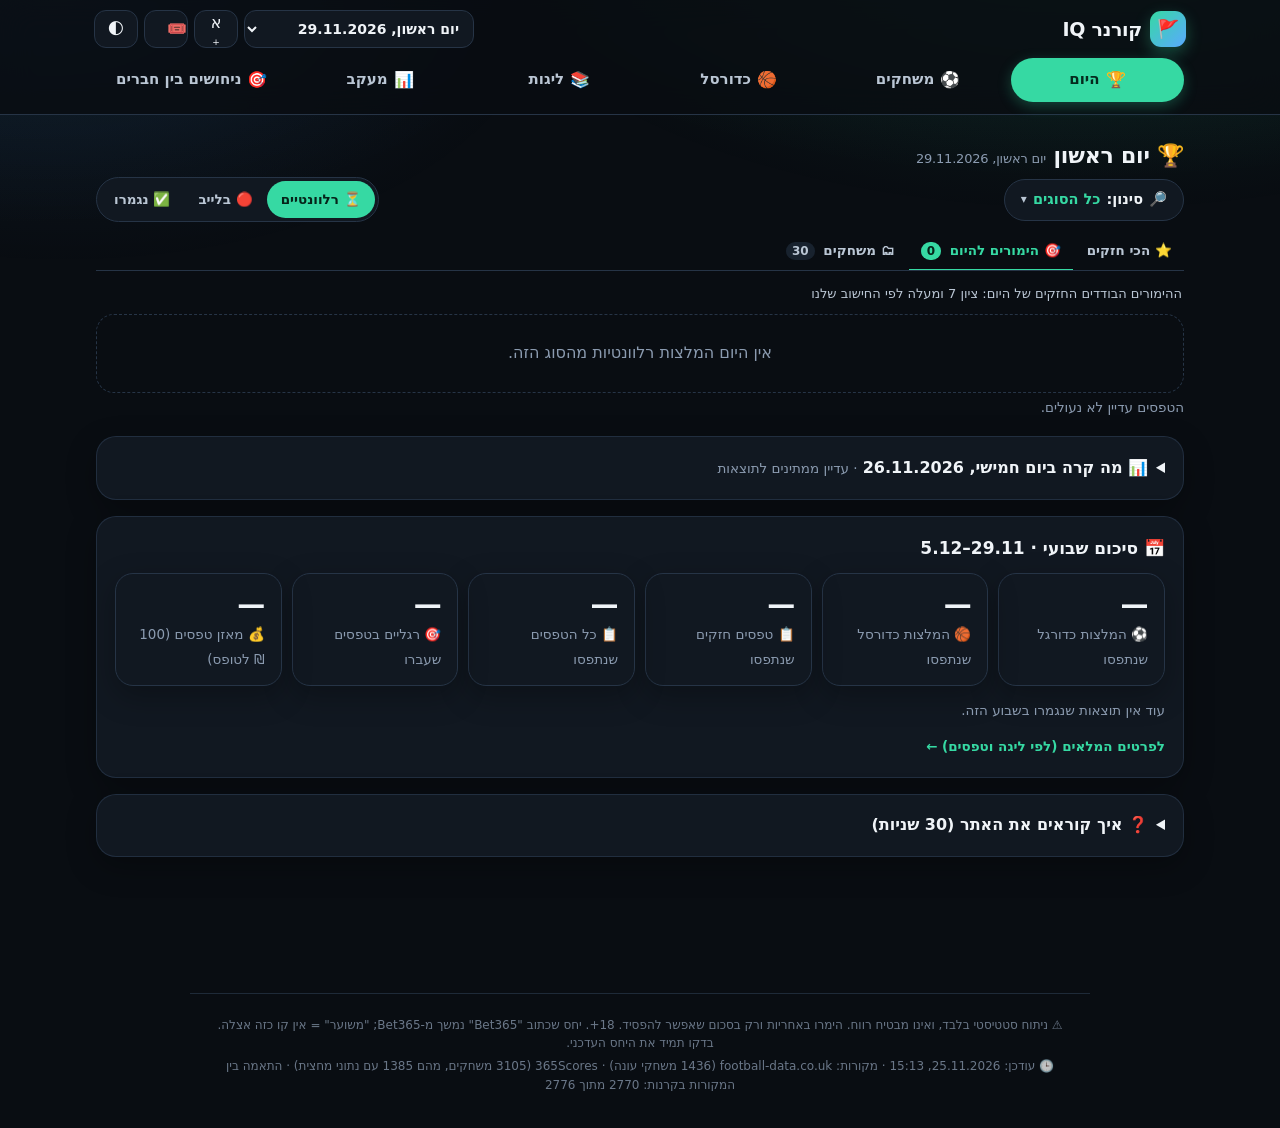
==== commit 26d32447: "עדכון אוטומטי 2026-11-25T13:22" ====
--- a/index.html
+++ b/index.html
@@ -15,12 +15,12 @@
 <meta property="og:title" content="קורנר IQ — ניתוח יומי">
 <meta property="og:description" content="ההימור הכי חזק של היום, טפסים, והמלצה לכל משחק כדורגל וכדורסל. עם מעקב הצלחה אמיתי.">
 <script>(function(){var P=window.__pre={};function g(u){P[u]=fetch(u,{cache:'no-cache'}).then(function(r){if(!r.ok)throw new Error(u);return r.json()});P[u].catch(function(){})}var d=new Date().toLocaleDateString('en-CA',{timeZone:'Asia/Jerusalem'});['data/days/index.json','data/bball/index.json','data/slips.json','data/days/'+d+'.json','data/fbodds/'+d+'.json','data/bball/'+d+'.json'].forEach(g)})();</script>
-<link rel="preload" as="script" href="assets/app.js?v=20261123b">
-<link rel="stylesheet" href="assets/style.css?v=20261123b">
-<link rel="stylesheet" href="assets/theme2.css?v=20261123b">
-<link rel="stylesheet" href="assets/theme3.css?v=20261123b">
-<script defer src="assets/app.js?v=20261123b"></script>
-<script defer src="assets/live.js?v=20261123b"></script>
+<link rel="preload" as="script" href="assets/app.js?v=20261125a">
+<link rel="stylesheet" href="assets/style.css?v=20261125a">
+<link rel="stylesheet" href="assets/theme2.css?v=20261125a">
+<link rel="stylesheet" href="assets/theme3.css?v=20261125a">
+<script defer src="assets/app.js?v=20261125a"></script>
+<script defer src="assets/live.js?v=20261125a"></script>
 </head>
 <body>
 <header class="top">
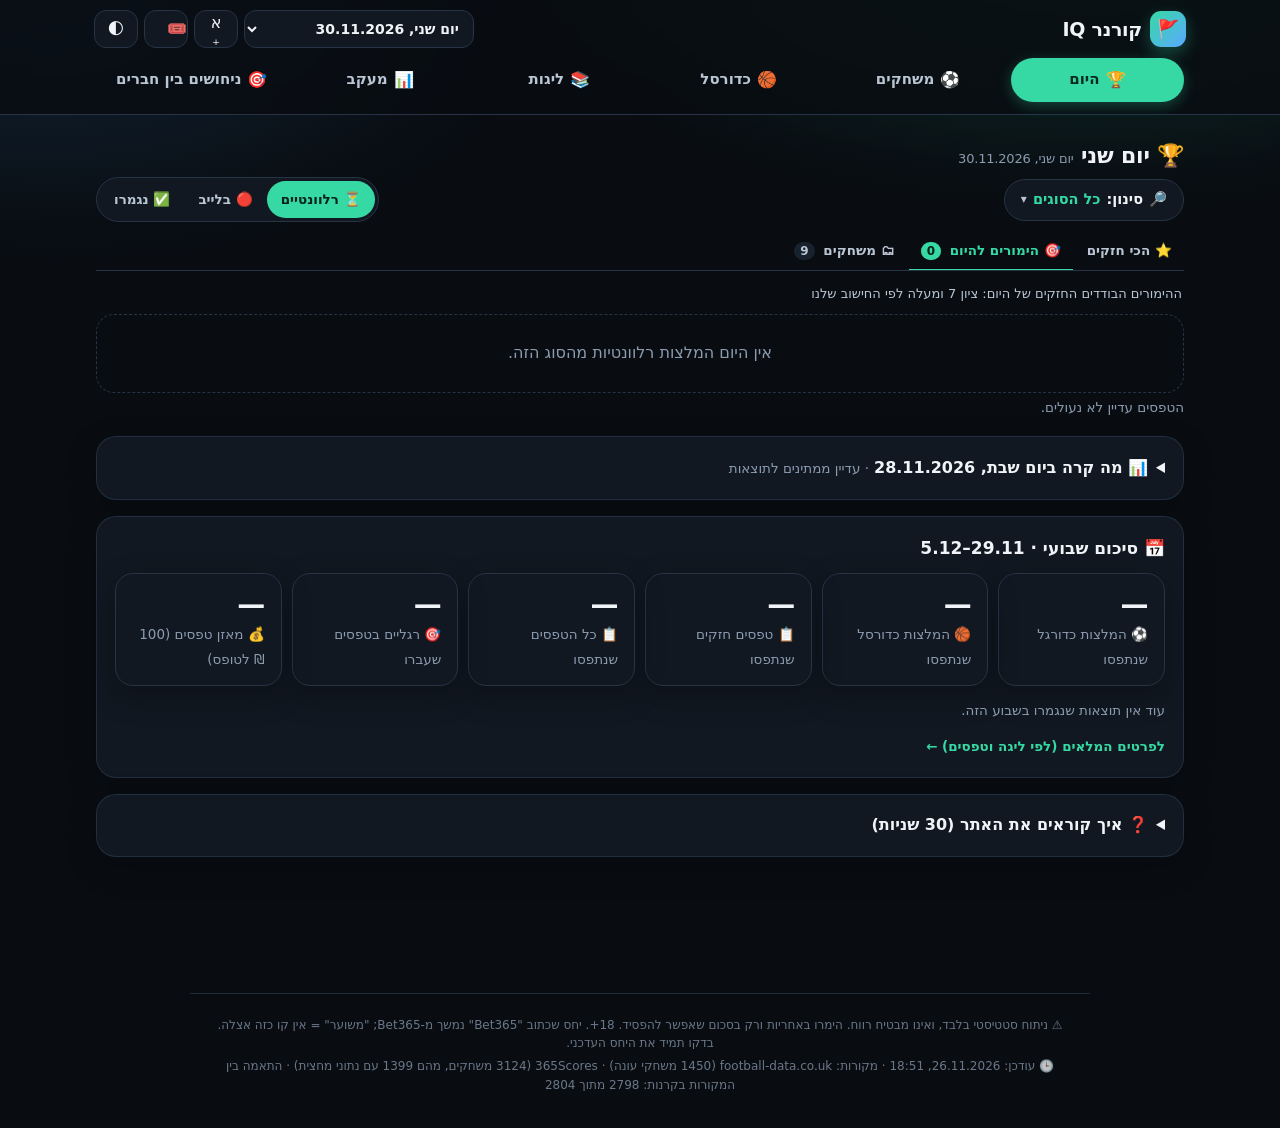
==== commit 53683db6: "עדכון אוטומטי 2026-11-26T16:54" ====
--- a/index.html
+++ b/index.html
@@ -15,12 +15,12 @@
 <meta property="og:title" content="קורנר IQ — ניתוח יומי">
 <meta property="og:description" content="ההימור הכי חזק של היום, טפסים, והמלצה לכל משחק כדורגל וכדורסל. עם מעקב הצלחה אמיתי.">
 <script>(function(){var P=window.__pre={};function g(u){P[u]=fetch(u,{cache:'no-cache'}).then(function(r){if(!r.ok)throw new Error(u);return r.json()});P[u].catch(function(){})}var d=new Date().toLocaleDateString('en-CA',{timeZone:'Asia/Jerusalem'});['data/days/index.json','data/bball/index.json','data/slips.json','data/days/'+d+'.json','data/fbodds/'+d+'.json','data/bball/'+d+'.json'].forEach(g)})();</script>
-<link rel="preload" as="script" href="assets/app.js?v=20261125a">
-<link rel="stylesheet" href="assets/style.css?v=20261125a">
-<link rel="stylesheet" href="assets/theme2.css?v=20261125a">
-<link rel="stylesheet" href="assets/theme3.css?v=20261125a">
-<script defer src="assets/app.js?v=20261125a"></script>
-<script defer src="assets/live.js?v=20261125a"></script>
+<link rel="preload" as="script" href="assets/app.js?v=20261126a">
+<link rel="stylesheet" href="assets/style.css?v=20261126a">
+<link rel="stylesheet" href="assets/theme2.css?v=20261126a">
+<link rel="stylesheet" href="assets/theme3.css?v=20261126a">
+<script defer src="assets/app.js?v=20261126a"></script>
+<script defer src="assets/live.js?v=20261126a"></script>
 </head>
 <body>
 <header class="top">
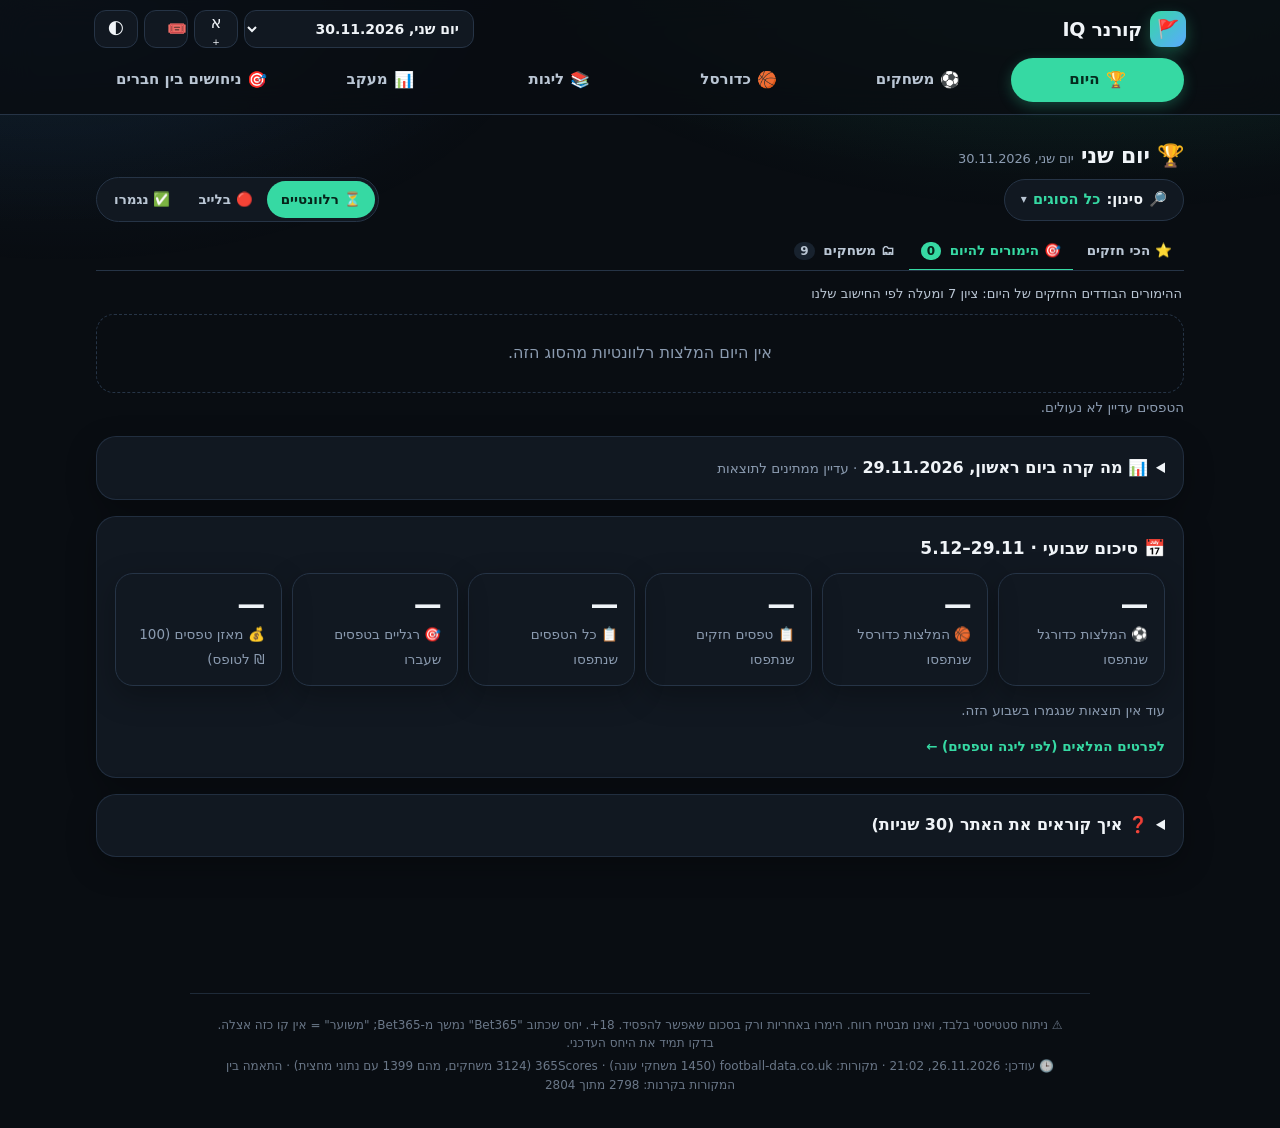
==== commit f4c9a3cd: "עדכון אוטומטי 2026-11-26T19:22" ====
--- a/index.html
+++ b/index.html
@@ -15,12 +15,12 @@
 <meta property="og:title" content="קורנר IQ — ניתוח יומי">
 <meta property="og:description" content="ההימור הכי חזק של היום, טפסים, והמלצה לכל משחק כדורגל וכדורסל. עם מעקב הצלחה אמיתי.">
 <script>(function(){var P=window.__pre={};function g(u){P[u]=fetch(u,{cache:'no-cache'}).then(function(r){if(!r.ok)throw new Error(u);return r.json()});P[u].catch(function(){})}var d=new Date().toLocaleDateString('en-CA',{timeZone:'Asia/Jerusalem'});['data/days/index.json','data/bball/index.json','data/slips.json','data/days/'+d+'.json','data/fbodds/'+d+'.json','data/bball/'+d+'.json'].forEach(g)})();</script>
-<link rel="preload" as="script" href="assets/app.js?v=20261126a">
-<link rel="stylesheet" href="assets/style.css?v=20261126a">
-<link rel="stylesheet" href="assets/theme2.css?v=20261126a">
-<link rel="stylesheet" href="assets/theme3.css?v=20261126a">
-<script defer src="assets/app.js?v=20261126a"></script>
-<script defer src="assets/live.js?v=20261126a"></script>
+<link rel="preload" as="script" href="assets/app.js?v=20261126b">
+<link rel="stylesheet" href="assets/style.css?v=20261126b">
+<link rel="stylesheet" href="assets/theme2.css?v=20261126b">
+<link rel="stylesheet" href="assets/theme3.css?v=20261126b">
+<script defer src="assets/app.js?v=20261126b"></script>
+<script defer src="assets/live.js?v=20261126b"></script>
 </head>
 <body>
 <header class="top">
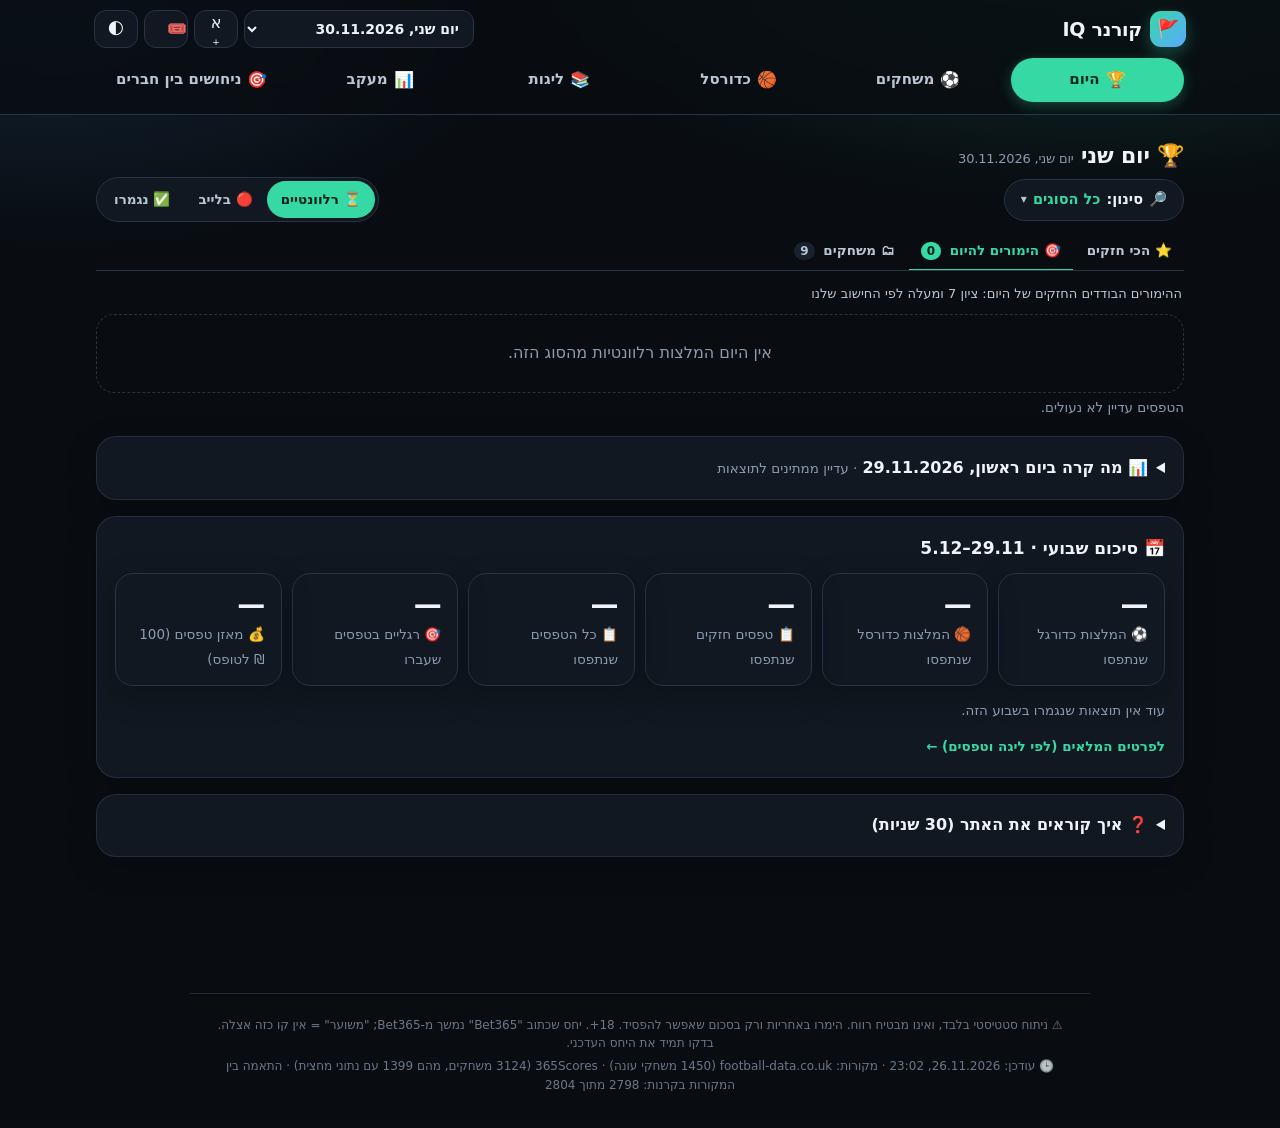
==== commit 2d18c440: "עדכון אוטומטי 2026-11-26T21:03" ====
--- a/index.html
+++ b/index.html
@@ -15,12 +15,12 @@
 <meta property="og:title" content="קורנר IQ — ניתוח יומי">
 <meta property="og:description" content="ההימור הכי חזק של היום, טפסים, והמלצה לכל משחק כדורגל וכדורסל. עם מעקב הצלחה אמיתי.">
 <script>(function(){var P=window.__pre={};function g(u){P[u]=fetch(u,{cache:'no-cache'}).then(function(r){if(!r.ok)throw new Error(u);return r.json()});P[u].catch(function(){})}var d=new Date().toLocaleDateString('en-CA',{timeZone:'Asia/Jerusalem'});['data/days/index.json','data/bball/index.json','data/slips.json','data/days/'+d+'.json','data/fbodds/'+d+'.json','data/bball/'+d+'.json'].forEach(g)})();</script>
-<link rel="preload" as="script" href="assets/app.js?v=20261126b">
-<link rel="stylesheet" href="assets/style.css?v=20261126b">
-<link rel="stylesheet" href="assets/theme2.css?v=20261126b">
-<link rel="stylesheet" href="assets/theme3.css?v=20261126b">
-<script defer src="assets/app.js?v=20261126b"></script>
-<script defer src="assets/live.js?v=20261126b"></script>
+<link rel="preload" as="script" href="assets/app.js?v=20261126d">
+<link rel="stylesheet" href="assets/style.css?v=20261126d">
+<link rel="stylesheet" href="assets/theme2.css?v=20261126d">
+<link rel="stylesheet" href="assets/theme3.css?v=20261126d">
+<script defer src="assets/app.js?v=20261126d"></script>
+<script defer src="assets/live.js?v=20261126d"></script>
 </head>
 <body>
 <header class="top">
